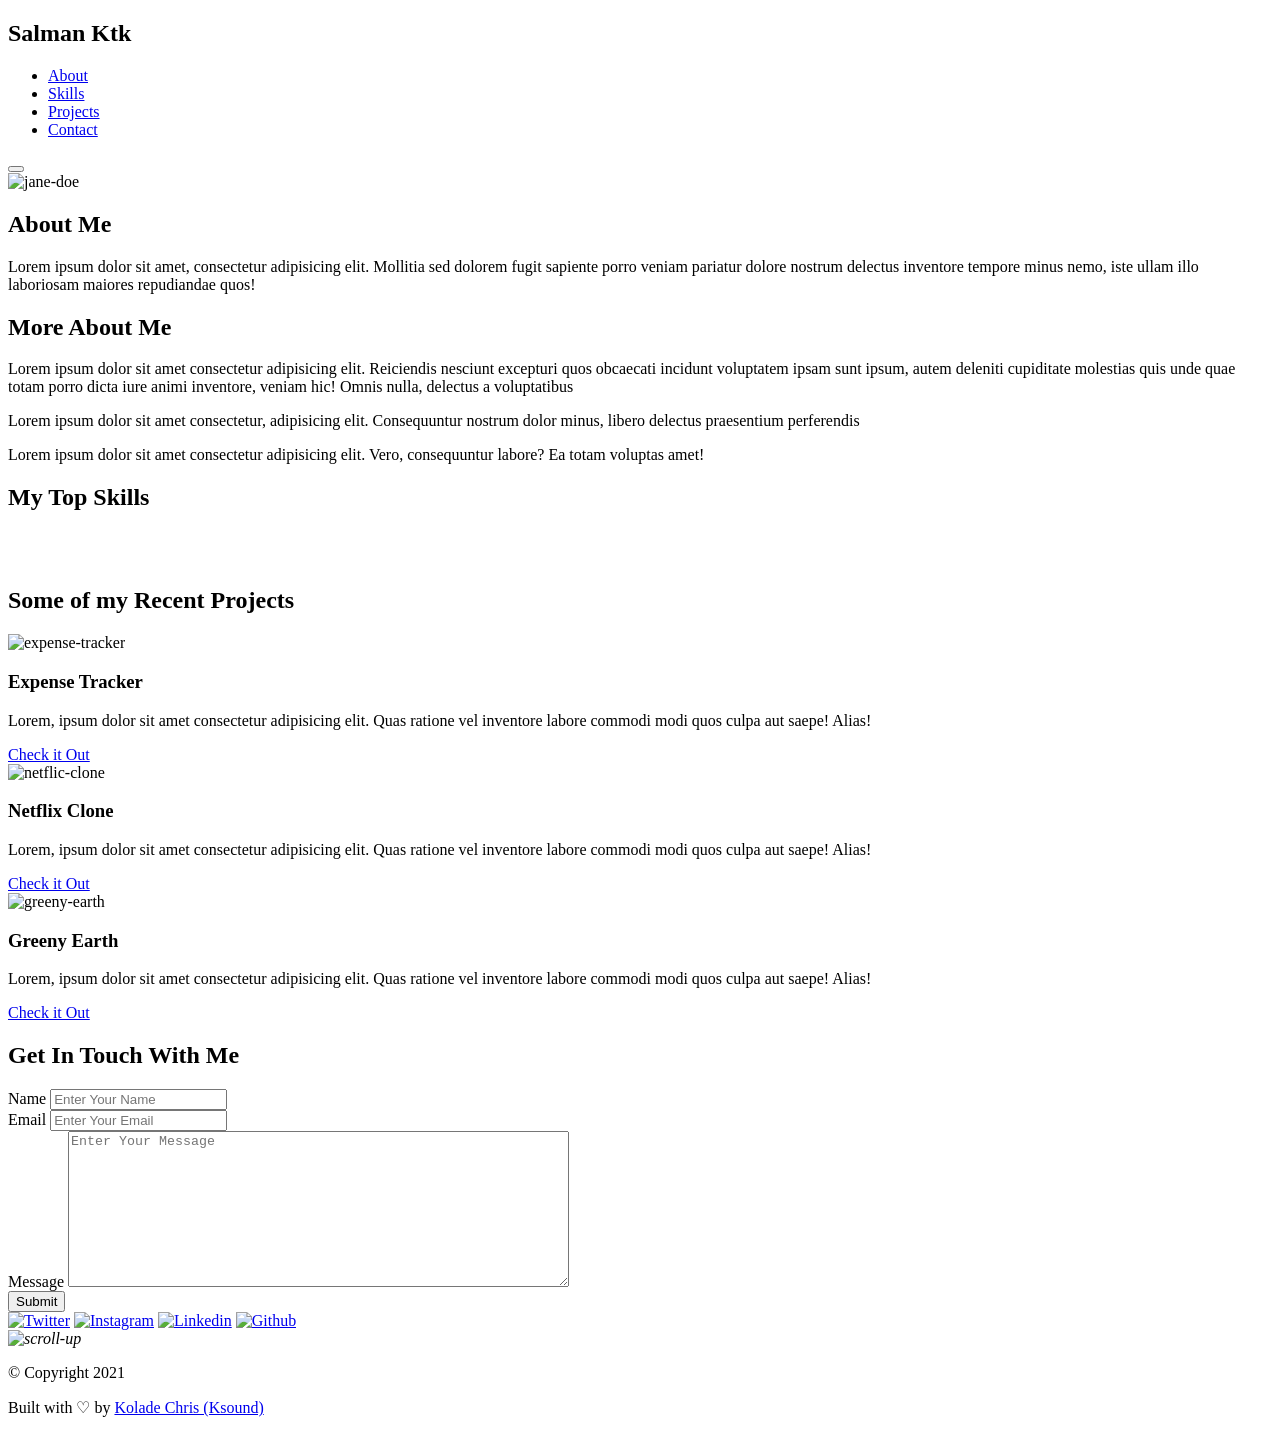
==== index.html @ 5cea191e "Create index.html" ====
<!DOCTYPE html>
<html lang="en">
  <head>
    <meta charset="UTF-8" />
    <meta http-equiv="X-UA-Compatible" content="IE=edge" />
    <meta name="viewport" content="width=device-width, initial-scale=1.0" />

    <!--CSS Styles -->
    <link rel="stylesheet" href="assets/css/styles.css" />

    <!-- Favicons -->
    <link
      rel="apple-touch-icon"
      sizes="180x180"
      href="assets/icons/apple-touch-icon.png"
    />
    <link
      rel="icon"
      type="image/png"
      sizes="32x32"
      href="assets/icons/favicon-32x32.png"
    />

    <!-- Animate CSS CDN -->
    <link
      rel="stylesheet"
      href="https://cdnjs.cloudflare.com/ajax/libs/animate.css/4.1.1/animate.min.css"
    />
    <title>Jane Doe | Web Developer</title>
  </head>

  <body>
    <!-- Navbar -->
  <nav>
        <h1>Salman Ktk</h1>
        <ul class="navigation">
          <li><a href="#about" class="nav-link">About</a></li>
          <li><a href="#skills" class="nav-link">Skills</a></li>
          <li><a href="#projects" class="nav-link">Projects</a></li>
          <li><a href="#contact" class="nav-link">Contact</a></li>
        </ul>
        <button class="burger-menu" id="burger-menu">
          <ion-icon class="bars" name="menu-outline"></ion-icon>
        </button>
       
  </nav>
    <!-- Hero Section -->
    <section class="hero" id="about">
      <img
        src="assets/images/wfh_1.svg"
        alt="jane-doe"
        loading="lazy"
        class="hero-img"
      />
      <div class="bio animate__animated animate__shakeX">
        <h2 class="bio-title">About Me</h2>
        <p class="bio-text">
          Lorem ipsum dolor sit amet, consectetur adipisicing elit. Mollitia sed
          dolorem fugit sapiente porro veniam pariatur dolore nostrum delectus
          inventore tempore minus nemo, iste ullam illo laboriosam maiores
          repudiandae quos!
        </p>
      </div>
    </section>
    <!-- More about -->
    <section class="more-about">
      <h2>More About Me</h2>
      <p>
        Lorem ipsum dolor sit amet consectetur adipisicing elit. Reiciendis
        nesciunt excepturi quos obcaecati incidunt voluptatem ipsam sunt ipsum,
        autem deleniti cupiditate molestias quis unde quae totam porro dicta
        iure animi inventore, veniam hic! Omnis nulla, delectus a voluptatibus
      </p>
      <p>
        Lorem ipsum dolor sit amet consectetur, adipisicing elit. Consequuntur
        nostrum dolor minus, libero delectus praesentium perferendis
      </p>
      <p>
        Lorem ipsum dolor sit amet consectetur adipisicing elit. Vero,
        consequuntur labore? Ea totam voluptas amet!
      </p>
    </section>
    <!-- Skills section -->
    <section class="skills" id="skills">
      <h2 class="skill-header">My Top Skills</h2>

      <div class="skills-wrapper">
        <div class="first-set animate__animated animate__pulse">
          <img
            src="assets/icons/icons8-html-5.svg"
            alt=""
            loading="lazy"
            class="icon icon-card"
          />
          <img
            src="assets/icons/icons8-css3.svg"
            alt=""
            loading="lazy"
            class="icon icon-card"
          />
          <img
            src="assets/icons/icons8-javascript.svg"
            alt=""
            loading="lazy"
            class="icon icon-card"
          />
        </div>

        <div class="second-set animate__animated animate__pulse">
          <img
            src="assets/icons/icons8-bootstrap.svg"
            alt=""
            loading="lazy"
            class="icon icon-card"
          />
          <img
            src="assets/icons/icons8-react-native.svg"
            alt=""
            loading="lazy"
            class="icon icon-card"
          />
          <img
            src="assets/icons/icons8-git.svg"
            alt=""
            loading="lazy"
            class="icon icon-card"
          />
        </div>
      </div>
    </section>
    <!-- Projects section -->
    <section class="projects" id="projects">
      <h2 class="projects-title">Some of my Recent Projects</h2>
      <div class="projects-container">
        <div class="project-container project-card">
          <img
            src="assets/images/expenseTracker.png"
            alt="expense-tracker"
            loading="lazy"
            class="project-pic"
          />
          <h3 class="project-title">Expense Tracker</h3>
          <p class="project-details">
            Lorem, ipsum dolor sit amet consectetur adipisicing elit. Quas
            ratione vel inventore labore commodi modi quos culpa aut saepe!
            Alias!
          </p>
          <a href="#" target="_blank" class="project-link">Check it Out</a>
        </div>
        <div class="project-container project-card">
          <img
            src="assets/images/netflixClone.png"
            alt="netflic-clone"
            loading="lazy"
            class="project-pic"
          />
          <h3 class="project-title">Netflix Clone</h3>
          <p class="project-details">
            Lorem, ipsum dolor sit amet consectetur adipisicing elit. Quas
            ratione vel inventore labore commodi modi quos culpa aut saepe!
            Alias!
          </p>
          <a href="#" target="_blank" class="project-link">Check it Out</a>
        </div>
        <div class="project-container project-card">
          <img
            src="assets/images/greenyEarth.png"
            alt="greeny-earth"
            loading="lazy"
            class="project-pic"
          />
          <h3 class="project-title">Greeny Earth</h3>
          <p class="project-details">
            Lorem, ipsum dolor sit amet consectetur adipisicing elit. Quas
            ratione vel inventore labore commodi modi quos culpa aut saepe!
            Alias!
          </p>
          <a href="#" target="_blank" class="project-link">Check it Out</a>
        </div>
      </div>
    </section>
    <!-- Contact section -->
    <section class="contact" id="contact">
      <h2>Get In Touch With Me</h2>
      <div class="contact-form-container">
        <div class="contact-form">
          <form action="https://formspree.io/f/xzzrbvlb" method="POST">
            <div class="form-control">
              <label for="name">Name</label>
              <input
                type="text"
                id="name"
                name="sender-name"
                placeholder="Enter Your Name"
                class="input-field"
                required
              />
            </div>
            <div class="form-control">
              <label for="email">Email</label>
              <input
                type="email"
                id="email"
                name="sender-email"
                placeholder="Enter Your Email"
                class="input-field"
                required
              />
            </div>
            <div class="form-control">
              <label for="message">Message</label>
              <textarea
                id="message"
                cols="60"
                rows="10"
                placeholder="Enter Your Message"
                name="message"
                class="input-field"
                required
              ></textarea>
            </div>
            <input
              type="submit"
              value="Submit"
              id="submit-btn"
              class="submit-btn"
            />
          </form>
        </div>
      </div>
    </section>

    <!-- Social accounts - Fixed to the right -->
    <div class="socials">
      <a href="#" target="_blank"
        ><img
          src="assets/icons/icons8-twitter-circled.gif"
          alt="Twitter"
          loading="lazy"
          class="socicon"
      /></a>
      <a href="#" target="_blank"
        ><img
          src="assets/icons/icons8-instagram.gif"
          alt="Instagram"
          loading="lazy"
          class="socicon"
      /></a>
      <a href="#" target="_blank"
        ><img
          src="assets/icons/icons8-linkedin-circled.gif"
          alt="Linkedin"
          loading="lazy"
          class="socicon"
      /></a>
      <a href="#" target="_blank"
        ><img src="assets/icons/icons8-github.gif" alt="Github" class="socicon"
      /></a>
      </div>
    <!-- Scroll to top -->
      
    <i class="scroll-up" id="scroll-up"
    ><img
      src="assets/icons/icons8-upward-arrow.gif"
      class="socicon up-arrow"
      alt="scroll-up"
  /></i>

    <!-- Footer section -->
    <footer>
      <p class="copy">&copy; Copyright 2021</p>
      <p class="copy">
        Built with &#x2661; by
        <a href="https://twitter.com/koladechris" target="_blank"
          >Kolade Chris (Ksound)</a
        >
      </p>
</footer>
     <!-- Website scripts -->
     <script src="assets/js/app.js"></script>

     <!-- Ion icons scripts -->
     <script
      type="module"
      src="https://unpkg.com/ionicons@5.5.2/dist/ionicons/ionicons.esm.js"
     ></script>
     <script
      nomodule
      src="https://unpkg.com/ionicons@5.5.2/dist/ionicons/ionicons.js"
    ></script>
  </body>
</html>
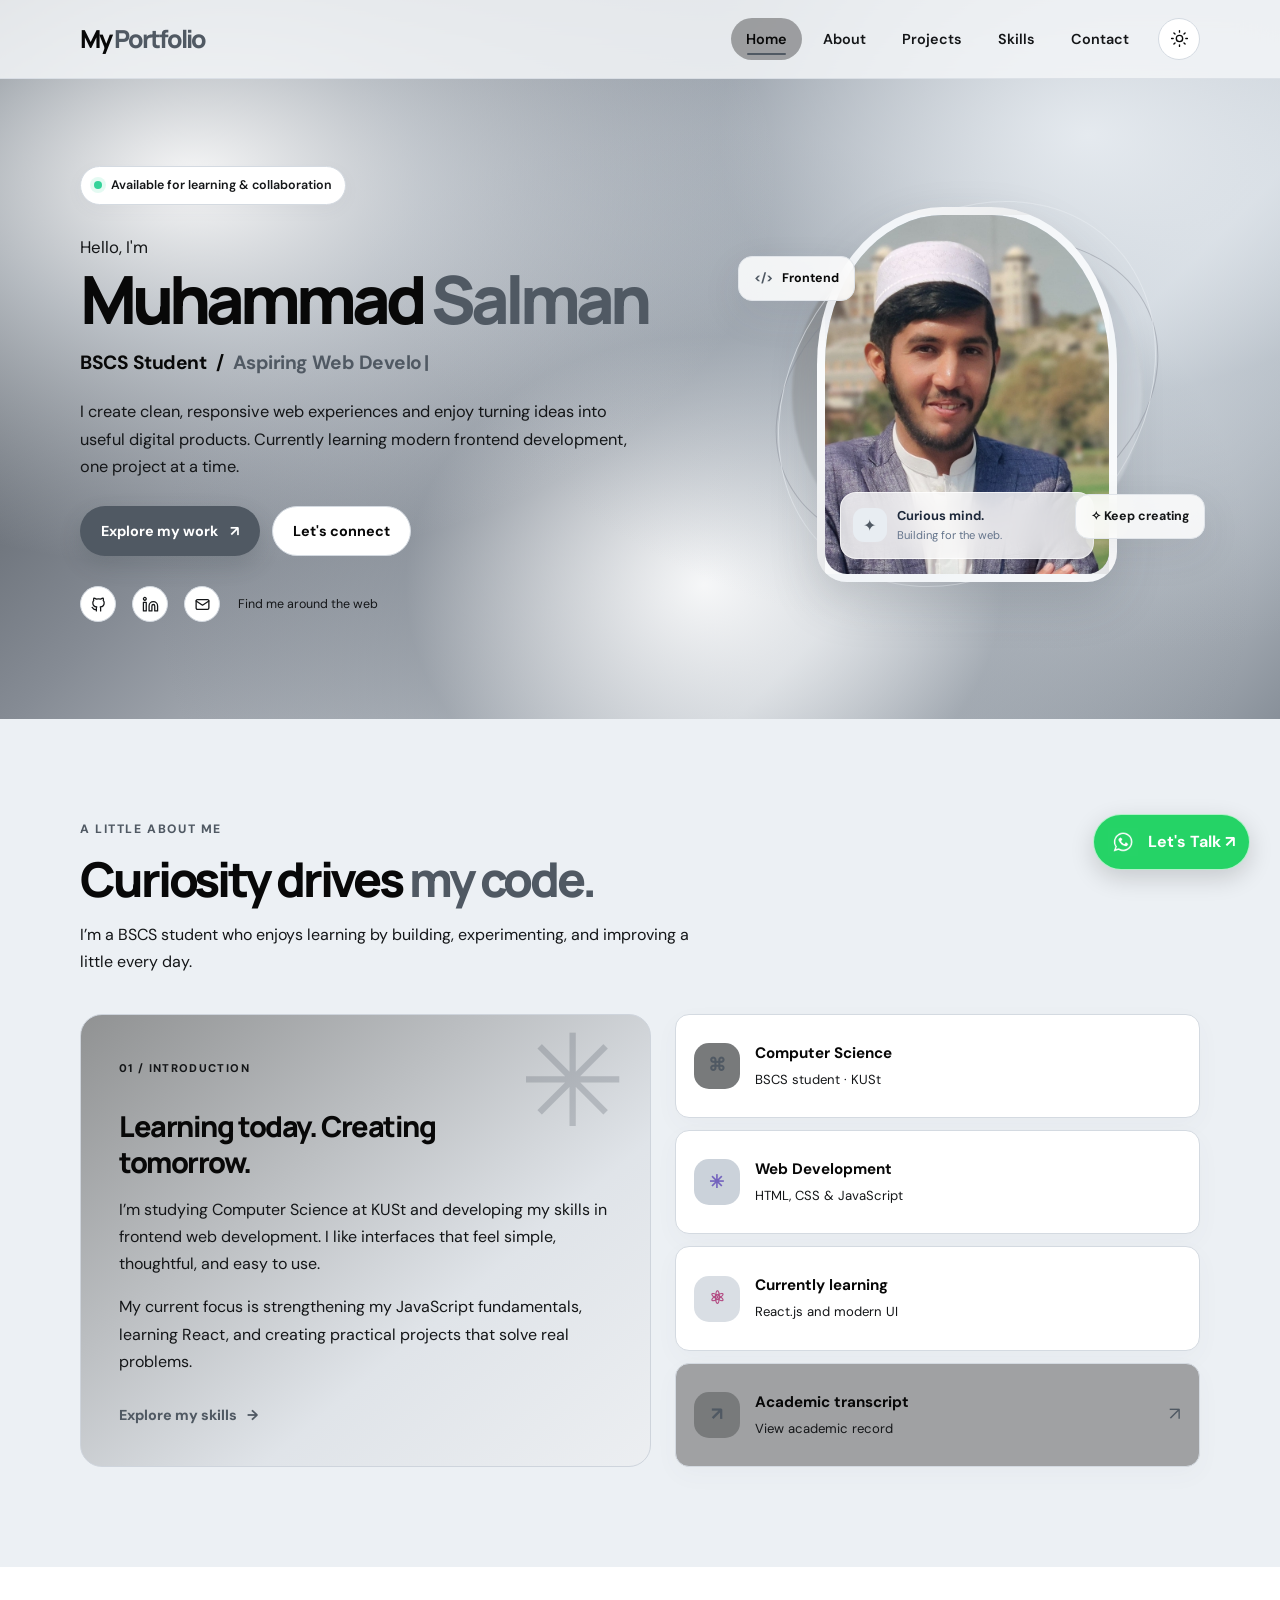
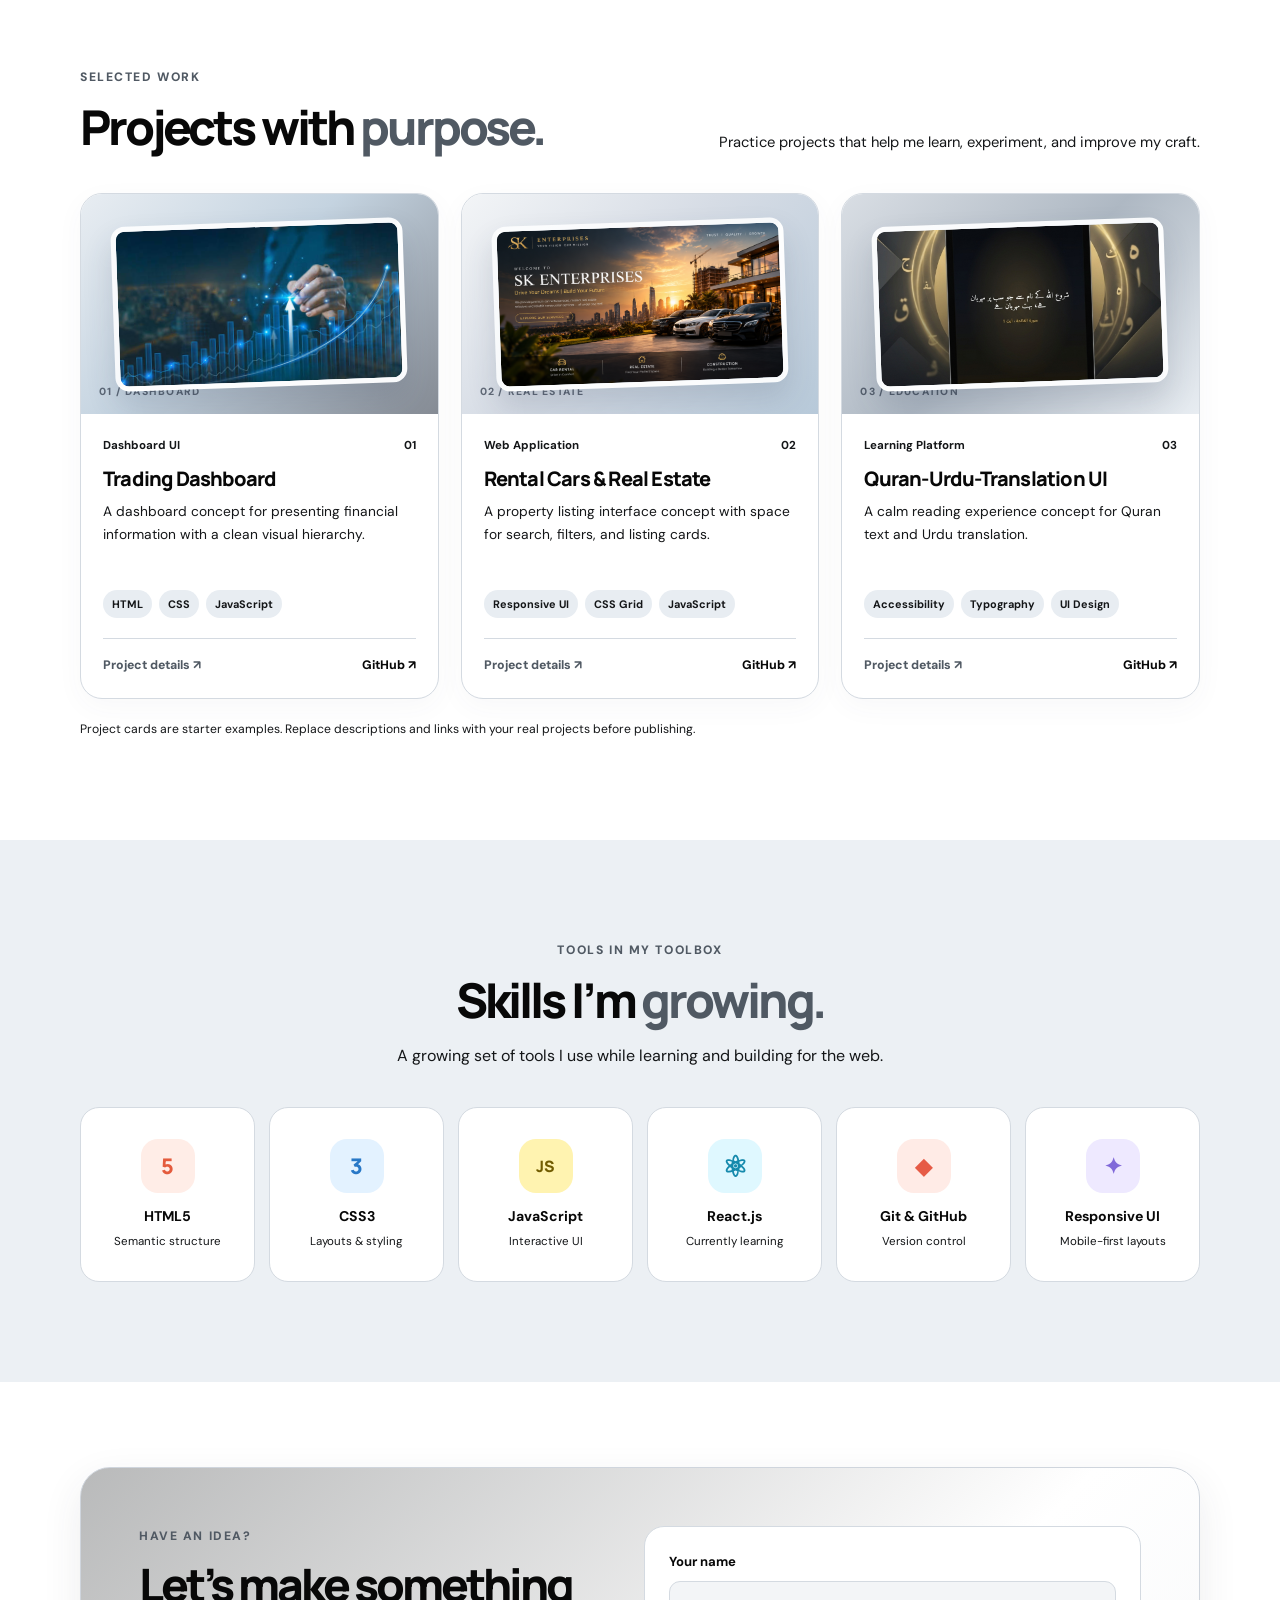
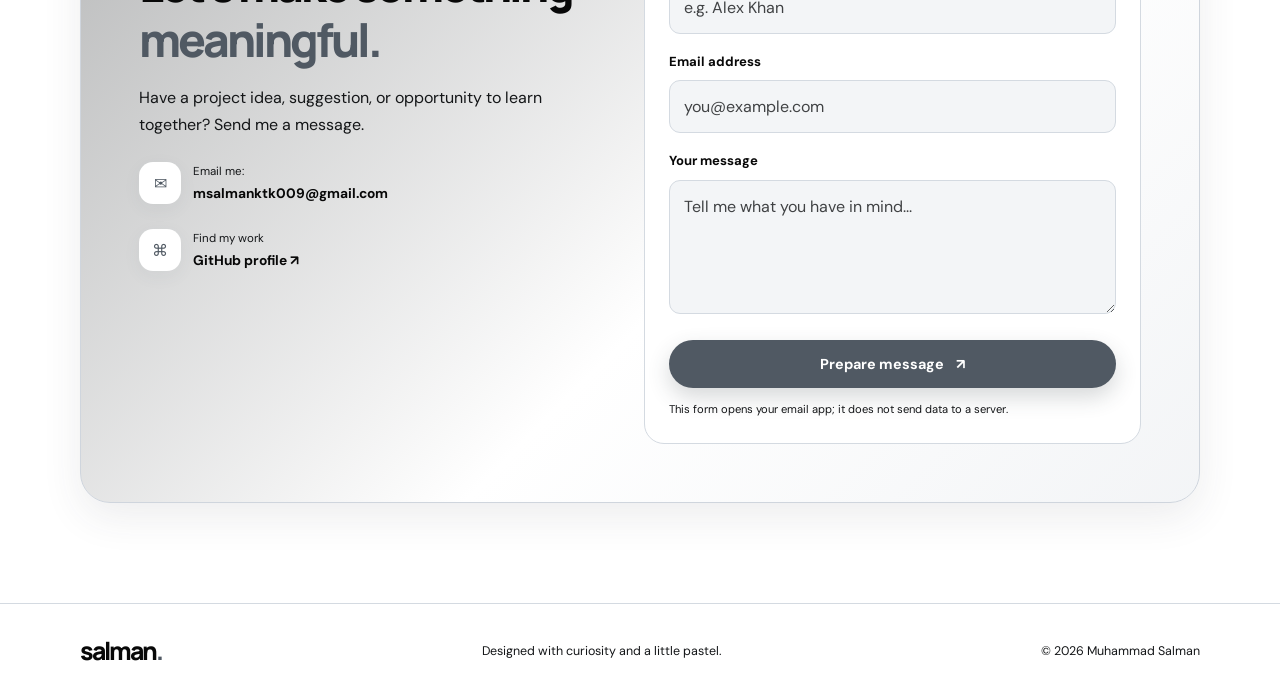
==== commit 9e06f3be: "protfolio Updated version added" ====
--- a/index.html
+++ b/index.html
@@ -1,292 +1,525 @@
-<!DOCTYPE html>
-<html lang="en">
+<!doctype html>
+<html lang="en" data-theme="light">
   <head>
-    <meta charset="UTF-8" />
-    <meta http-equiv="X-UA-Compatible" content="IE=edge" />
-    <meta name="viewport" content="width=device-width, initial-scale=1.0" />
-
-    <!--CSS Styles -->
-    <link rel="stylesheet" href="assets/css/styles.css" />
-
-    <!-- Favicons -->
+    <meta charset="utf-8" />
+    <meta name="viewport" content="width=device-width, initial-scale=1" />
+    <meta name="theme-color" content="#F3F5F7" />
+    <meta
+      name="description"
+      content="Muhammad Salman's portfolio — BSCS student and aspiring web developer."
+    />
+    <title>Muhammad Salman | Web Developer</title>
+    <link rel="preconnect" href="https://fonts.googleapis.com" />
+    <link rel="preconnect" href="https://fonts.gstatic.com" crossorigin />
     <link
-      rel="apple-touch-icon"
-      sizes="180x180"
-      href="assets/icons/apple-touch-icon.png"
+      href="https://fonts.googleapis.com/css2?family=DM+Sans:wght@400;500;600;700&family=Manrope:wght@400;500;600;700;800&display=swap"
+      rel="stylesheet"
     />
-    <link
-      rel="icon"
-      type="image/png"
-      sizes="32x32"
-      href="assets/icons/favicon-32x32.png"
-    />
-
-    <!-- Animate CSS CDN -->
+    <link rel="stylesheet" href="css/style.css" />
+    <link rel="stylesheet" href="css/responsive.css" />
+    <script>
+      try {
+        const savedTheme = localStorage.getItem("salman-portfolio-theme");
+        document.documentElement.dataset.theme = savedTheme || "light";
+      } catch (_) {
+        document.documentElement.dataset.theme = "light";
+      }
+    </script>
     <link
       rel="stylesheet"
-      href="https://cdnjs.cloudflare.com/ajax/libs/animate.css/4.1.1/animate.min.css"
+      href="https://cdnjs.cloudflare.com/ajax/libs/font-awesome/6.7.2/css/all.min.css"
     />
-    <title>Jane Doe | Web Developer</title>
   </head>
-
   <body>
-    <!-- Navbar -->
-  <nav>
-        <h1>Salman Ktk</h1>
-        <ul class="navigation">
-          <li><a href="#about" class="nav-link">About</a></li>
-          <li><a href="#skills" class="nav-link">Skills</a></li>
-          <li><a href="#projects" class="nav-link">Projects</a></li>
-          <li><a href="#contact" class="nav-link">Contact</a></li>
+    <header class="site-header">
+      <nav class="navbar container" aria-label="Main navigation">
+        <a class="brand" href="#home" aria-label="Salman home"
+          >My<span> Portfolio</span></a
+        >
+        <button
+          class="menu-toggle"
+          id="menuToggle"
+          aria-label="Open navigation menu"
+          aria-expanded="false"
+          aria-controls="navLinks"
+        >
+          <span></span><span></span><span></span>
+        </button>
+        <ul class="nav-links" id="navLinks">
+          <li><a class="nav-link active" href="#home">Home</a></li>
+          <li>
+            <a class="nav-link" href="#about">About</a>
+            <!-- <span class="transcript">transcript</span> -->
+          </li>
+          <li><a class="nav-link" href="#projects">Projects</a></li>
+          <li><a class="nav-link skills" href="#skills">Skills</a></li>
+          <li><a class="nav-link" href="#contact">Contact</a></li>
+          <li>
+            <button
+              class="theme-toggle"
+              id="themeToggle"
+              type="button"
+              aria-label="Switch to dark mode"
+              title="Switch theme"
+            >
+              <svg class="sun-icon" viewBox="0 0 24 24" aria-hidden="true">
+                <circle cx="12" cy="12" r="4"></circle>
+                <path
+                  d="M12 2v2m0 16v2M4.93 4.93l1.42 1.42m11.3 11.3 1.42 1.42M2 12h2m16 0h2M4.93 19.07l1.42-1.42m11.3-11.3 1.42-1.42"
+                ></path>
+              </svg>
+              <svg class="moon-icon" viewBox="0 0 24 24" aria-hidden="true">
+                <path
+                  d="M20.2 15.3A8.5 8.5 0 0 1 8.7 3.8 8.6 8.6 0 1 0 20.2 15.3Z"
+                ></path>
+              </svg>
+            </button>
+          </li>
         </ul>
-        <button class="burger-menu" id="burger-menu">
-          <ion-icon class="bars" name="menu-outline"></ion-icon>
-        </button>
-       
-  </nav>
-    <!-- Hero Section -->
-    <section class="hero" id="about">
-      <img
-        src="assets/images/wfh_1.svg"
-        alt="jane-doe"
-        loading="lazy"
-        class="hero-img"
-      />
-      <div class="bio animate__animated animate__shakeX">
-        <h2 class="bio-title">About Me</h2>
-        <p class="bio-text">
-          Lorem ipsum dolor sit amet, consectetur adipisicing elit. Mollitia sed
-          dolorem fugit sapiente porro veniam pariatur dolore nostrum delectus
-          inventore tempore minus nemo, iste ullam illo laboriosam maiores
-          repudiandae quos!
+      </nav>
+    </header>
+
+    <main>
+      <section class="hero section container" id="home">
+        <div class="hero-copy">
+          <div class="eyebrow">
+            <span class="status-dot"></span> Available for learning &
+            collaboration
+          </div>
+          <p class="intro-line">Hello, I'm</p>
+          <h1>Muhammad <span>Salman</span></h1>
+          <h2 class="hero-role">
+            BSCS Student <span class="role-separator">/</span>
+            <span class="typing-text" id="typingText"></span
+            ><span class="typing-cursor">|</span>
+          </h2>
+          <p class="hero-description">
+            I create clean, responsive web experiences and enjoy turning ideas
+            into useful digital products. Currently learning modern frontend
+            development, one project at a time.
+          </p>
+          <div class="hero-actions">
+            <a class="button button-primary" href="#projects"
+              >Explore my work <span aria-hidden="true">↗</span></a
+            >
+            <a class="button button-secondary" href="#contact">Let's connect</a>
+          </div>
+          <div class="social-links" aria-label="Social links">
+            <a
+              href="https://github.com/"
+              target="_blank"
+              rel="noreferrer"
+              aria-label="GitHub"
+            >
+              <svg viewBox="0 0 24 24" aria-hidden="true">
+                <path
+                  d="M9 19c-4.3 1.4-4.3-2.5-6-3m12 5v-3.5c0-1 .1-1.4-.5-2 2.8-.3 5.5-1.4 5.5-6a4.6 4.6 0 0 0-1.3-3.2 4.2 4.2 0 0 0-.1-3.2s-1.1-.3-3.5 1.3a12.3 12.3 0 0 0-6.2 0C6.5 2.8 5.4 3.1 5.4 3.1a4.2 4.2 0 0 0-.1 3.2A4.6 4.6 0 0 0 4 9.5c0 4.6 2.7 5.7 5.5 6-.6.6-.6 1.2-.5 2V21"
+                ></path>
+              </svg>
+            </a>
+            <a
+              href="https://linkedin.com/"
+              target="_blank"
+              rel="noreferrer"
+              aria-label="LinkedIn"
+            >
+              <svg viewBox="0 0 24 24" aria-hidden="true">
+                <path
+                  d="M16 8a6 6 0 0 1 6 6v7h-4v-7a2 2 0 0 0-4 0v7h-4v-7a6 6 0 0 1 6-6ZM2 9h4v12H2z"
+                ></path>
+                <circle cx="4" cy="4" r="2"></circle>
+              </svg>
+            </a>
+            <a href="mailto:your-email@example.com" aria-label="Email">
+              <svg viewBox="0 0 24 24" aria-hidden="true">
+                <rect x="3" y="5" width="18" height="14" rx="2"></rect>
+                <path d="m3 7 9 6 9-6"></path>
+              </svg>
+            </a>
+            <span class="social-note">Find me around the web</span>
+          </div>
+        </div>
+        <div class="hero-visual">
+          <div class="hero-orbit orbit-one"></div>
+          <div class="hero-orbit orbit-two"></div>
+          <div class="portrait-card">
+            <div class="portrait-placeholder" id="portraitPlaceholder">
+              <span>MS</span>
+              <small>Add your photo as <code>assets/profile.jpg</code></small>
+            </div>
+            <img
+              class="profile-photo"
+              src="/me.jpg"
+              alt="Portrait of Muhammad Salman"
+              onerror="this.hidden = true"
+            />
+            <div class="portrait-caption">
+              <span class="caption-icon">✦</span>
+              <div>
+                <strong>Curious mind.</strong
+                ><small>Building for the web.</small>
+              </div>
+            </div>
+          </div>
+          <div class="floating-chip chip-code">
+            <span>&lt;/&gt;</span> Frontend
+          </div>
+          <div class="floating-chip chip-spark">✧ Keep creating</div>
+        </div>
+      </section>
+
+      <section class="section about-section" id="about">
+        <div class="container">
+          <div class="section-heading">
+            <p class="section-kicker">A little about me</p>
+            <h2>Curiosity drives <span>my code.</span></h2>
+            <p>
+              I’m a BSCS student who enjoys learning by building, experimenting,
+              and improving a little every day.
+            </p>
+          </div>
+          <div class="about-grid">
+            <article class="about-story pastel-panel">
+              <span class="panel-mark">01 / INTRODUCTION</span>
+              <h3>Learning today. Creating tomorrow.</h3>
+              <p>
+                I’m studying Computer Science at KUSt and developing my skills
+                in frontend web development. I like interfaces that feel simple,
+                thoughtful, and easy to use.
+              </p>
+              <p>
+                My current focus is strengthening my JavaScript fundamentals,
+                learning React, and creating practical projects that solve real
+                problems.
+              </p>
+              <a class="text-link" href="#skills"
+                >Explore my skills <span>→</span></a
+              >
+            </article>
+            <div class="quick-facts">
+              <article class="fact-card">
+                <span class="fact-icon icon-blue">⌘</span>
+                <div>
+                  <h3>Computer Science</h3>
+                  <p>BSCS student · KUSt</p>
+                </div>
+              </article>
+              <article class="fact-card">
+                <span class="fact-icon icon-lavender">✳</span>
+                <div>
+                  <h3>Web Development</h3>
+                  <p>HTML, CSS & JavaScript</p>
+                </div>
+              </article>
+              <article class="fact-card">
+                <span class="fact-icon icon-pink">⚛</span>
+                <div>
+                  <h3>Currently learning</h3>
+                  <p>React.js and modern UI</p>
+                </div>
+              </article>
+              <a
+                style="background: #a0a1a3"
+                class="fact-card transcript-card"
+                href="transcript.html"
+              >
+                <span class="fact-icon icon-blue">↗</span>
+                <div>
+                  <h3>Academic transcript</h3>
+                  <p>View academic record</p>
+                </div>
+                <span class="fact-arrow">↗</span>
+              </a>
+            </div>
+          </div>
+        </div>
+      </section>
+
+      <section class="section container" id="projects">
+        <div class="section-heading heading-row">
+          <div>
+            <p class="section-kicker">Selected work</p>
+            <h2>Projects with <span>purpose.</span></h2>
+          </div>
+          <p>
+            Practice projects that help me learn, experiment, and improve my
+            craft.
+          </p>
+        </div>
+        <div class="projects-grid">
+          <article class="project-card">
+            <!-- <div class="project-art art-blue">
+              <div class="mock-window">
+                <div class="mock-top"><i></i><i></i><i></i></div>
+                <div class="mock-content">
+                  <div class="mock-sidebar"></div>
+                  <div class="mock-chart">
+                    <span></span><span></span><span></span><span></span
+                    ><span></span><span></span>
+                  </div>
+                </div>
+              </div>
+              <span class="art-label">01 / DASHBOARD</span>
+            </div> -->
+            <div class="project-art art-blue">
+              <div class="project-image-wrap">
+                <img
+                  src="tra.jpg"
+                  alt="Trading Dashboard project preview"
+                  class="project-image"
+                />
+              </div>
+              <span class="art-label">01 / DASHBOARD</span>
+            </div>
+            <div class="project-info">
+              <div class="project-meta">
+                <span>Dashboard UI</span><span>01</span>
+              </div>
+              <h3>Trading Dashboard</h3>
+              <p>
+                A dashboard concept for presenting financial information with a
+                clean visual hierarchy.
+              </p>
+              <div class="tag-list">
+                <span>HTML</span><span>CSS</span><span>JavaScript</span>
+              </div>
+              <div class="project-links">
+                <a href="#contact">Project details <span>↗</span></a
+                ><a
+                  href="https://msalmanktk.github.io/sprofitzone/"
+                  target="_blank"
+                  rel="noreferrer"
+                  aria-label="Trading dashboard GitHub"
+                  >GitHub ↗</a
+                >
+              </div>
+            </div>
+          </article>
+          <article class="project-card">
+            <!-- <div class="project-art art-lavender">
+              <div class="property-mock">
+                <div class="property-photo"></div>
+                <div class="property-lines">
+                  <b></b><i></i><i></i><span></span>
+                </div>
+                <div class="property-mini"></div>
+              </div>
+              <span class="art-label">02 / REAL ESTATE</span>
+            </div> -->
+            <div class="project-art art-lavender">
+              <div class="project-image-wrap">
+                <img
+                  src="sk enerprises.png"
+                  alt="Property Explorer project preview"
+                  class="project-image"
+                />
+              </div>
+              <span class="art-label">02 / REAL ESTATE</span>
+            </div>
+            <div class="project-info">
+              <div class="project-meta">
+                <span>Web Application</span><span>02</span>
+              </div>
+              <h3>Rental Cars & Real Estate</h3>
+              <p>
+                A property listing interface concept with space for search,
+                filters, and listing cards.
+              </p>
+              <div class="tag-list">
+                <span>Responsive UI</span><span>CSS Grid</span
+                ><span>JavaScript</span>
+              </div>
+              <div class="project-links">
+                <a href="#contact">Project details <span>↗</span></a
+                ><a
+                  href="https://msalmanktk.github.io/SK-Enterprises/"
+                  target="_blank"
+                  rel="noreferrer"
+                  aria-label="Property explorer GitHub"
+                  >GitHub ↗</a
+                >
+              </div>
+            </div>
+          </article>
+          <article class="project-card">
+            <div class="project-art art-pink">
+              <div class="project-image-wrap">
+                <img
+                  src="quran-urdu.jpg"
+                  alt="Quran with Urdu translation project preview"
+                  class="project-image"
+                />
+              </div>
+              <span class="art-label">03 / EDUCATION</span>
+            </div>
+            <div class="project-info">
+              <div class="project-meta">
+                <span>Learning Platform</span><span>03</span>
+              </div>
+              <h3>Quran-Urdu-Translation UI</h3>
+              <p>
+                A calm reading experience concept for Quran text and Urdu
+                translation.
+              </p>
+              <div class="tag-list">
+                <span>Accessibility</span><span>Typography</span
+                ><span>UI Design</span>
+              </div>
+              <div class="project-links">
+                <a href="#contact">Project details <span>↗</span></a
+                ><a
+                  href="https://msalmanktk.github.io/QuranUrduTarjuma/"
+                  target="_blank"
+                  rel="noreferrer"
+                  aria-label="Quran translation GitHub"
+                  >GitHub ↗</a
+                >
+              </div>
+            </div>
+          </article>
+        </div>
+        <p class="section-footnote">
+          Project cards are starter examples. Replace descriptions and links
+          with your real projects before publishing.
         </p>
-      </div>
-    </section>
-    <!-- More about -->
-    <section class="more-about">
-      <h2>More About Me</h2>
-      <p>
-        Lorem ipsum dolor sit amet consectetur adipisicing elit. Reiciendis
-        nesciunt excepturi quos obcaecati incidunt voluptatem ipsam sunt ipsum,
-        autem deleniti cupiditate molestias quis unde quae totam porro dicta
-        iure animi inventore, veniam hic! Omnis nulla, delectus a voluptatibus
-      </p>
-      <p>
-        Lorem ipsum dolor sit amet consectetur, adipisicing elit. Consequuntur
-        nostrum dolor minus, libero delectus praesentium perferendis
-      </p>
-      <p>
-        Lorem ipsum dolor sit amet consectetur adipisicing elit. Vero,
-        consequuntur labore? Ea totam voluptas amet!
-      </p>
-    </section>
-    <!-- Skills section -->
-    <section class="skills" id="skills">
-      <h2 class="skill-header">My Top Skills</h2>
-
-      <div class="skills-wrapper">
-        <div class="first-set animate__animated animate__pulse">
-          <img
-            src="assets/icons/icons8-html-5.svg"
-            alt=""
-            loading="lazy"
-            class="icon icon-card"
-          />
-          <img
-            src="assets/icons/icons8-css3.svg"
-            alt=""
-            loading="lazy"
-            class="icon icon-card"
-          />
-          <img
-            src="assets/icons/icons8-javascript.svg"
-            alt=""
-            loading="lazy"
-            class="icon icon-card"
-          />
-        </div>
-
-        <div class="second-set animate__animated animate__pulse">
-          <img
-            src="assets/icons/icons8-bootstrap.svg"
-            alt=""
-            loading="lazy"
-            class="icon icon-card"
-          />
-          <img
-            src="assets/icons/icons8-react-native.svg"
-            alt=""
-            loading="lazy"
-            class="icon icon-card"
-          />
-          <img
-            src="assets/icons/icons8-git.svg"
-            alt=""
-            loading="lazy"
-            class="icon icon-card"
-          />
-        </div>
-      </div>
-    </section>
-    <!-- Projects section -->
-    <section class="projects" id="projects">
-      <h2 class="projects-title">Some of my Recent Projects</h2>
-      <div class="projects-container">
-        <div class="project-container project-card">
-          <img
-            src="assets/images/expenseTracker.png"
-            alt="expense-tracker"
-            loading="lazy"
-            class="project-pic"
-          />
-          <h3 class="project-title">Expense Tracker</h3>
-          <p class="project-details">
-            Lorem, ipsum dolor sit amet consectetur adipisicing elit. Quas
-            ratione vel inventore labore commodi modi quos culpa aut saepe!
-            Alias!
-          </p>
-          <a href="#" target="_blank" class="project-link">Check it Out</a>
-        </div>
-        <div class="project-container project-card">
-          <img
-            src="assets/images/netflixClone.png"
-            alt="netflic-clone"
-            loading="lazy"
-            class="project-pic"
-          />
-          <h3 class="project-title">Netflix Clone</h3>
-          <p class="project-details">
-            Lorem, ipsum dolor sit amet consectetur adipisicing elit. Quas
-            ratione vel inventore labore commodi modi quos culpa aut saepe!
-            Alias!
-          </p>
-          <a href="#" target="_blank" class="project-link">Check it Out</a>
-        </div>
-        <div class="project-container project-card">
-          <img
-            src="assets/images/greenyEarth.png"
-            alt="greeny-earth"
-            loading="lazy"
-            class="project-pic"
-          />
-          <h3 class="project-title">Greeny Earth</h3>
-          <p class="project-details">
-            Lorem, ipsum dolor sit amet consectetur adipisicing elit. Quas
-            ratione vel inventore labore commodi modi quos culpa aut saepe!
-            Alias!
-          </p>
-          <a href="#" target="_blank" class="project-link">Check it Out</a>
-        </div>
-      </div>
-    </section>
-    <!-- Contact section -->
-    <section class="contact" id="contact">
-      <h2>Get In Touch With Me</h2>
-      <div class="contact-form-container">
-        <div class="contact-form">
-          <form action="https://formspree.io/f/xzzrbvlb" method="POST">
-            <div class="form-control">
-              <label for="name">Name</label>
-              <input
-                type="text"
+      </section>
+
+      <section class="section skills-section" id="skills">
+        <div class="container">
+          <div class="section-heading centered-heading">
+            <p class="section-kicker">Tools in my toolbox</p>
+            <h2>Skills I’m <span>growing.</span></h2>
+            <p>
+              A growing set of tools I use while learning and building for the
+              web.
+            </p>
+          </div>
+          <div class="skills-grid">
+            <article class="skill-card">
+              <span class="skill-logo logo-html">5</span>
+              <h3>HTML5</h3>
+              <p>Semantic structure</p>
+            </article>
+            <article class="skill-card">
+              <span class="skill-logo logo-css">3</span>
+              <h3>CSS3</h3>
+              <p>Layouts & styling</p>
+            </article>
+            <article class="skill-card">
+              <span class="skill-logo logo-js">JS</span>
+              <h3>JavaScript</h3>
+              <p>Interactive UI</p>
+            </article>
+            <article class="skill-card">
+              <span class="skill-logo logo-react">⚛</span>
+              <h3>React.js</h3>
+              <p>Currently learning</p>
+            </article>
+            <article class="skill-card">
+              <span class="skill-logo logo-git">◆</span>
+              <h3>Git & GitHub</h3>
+              <p>Version control</p>
+            </article>
+            <article class="skill-card">
+              <span class="skill-logo logo-ui">✦</span>
+              <h3>Responsive UI</h3>
+              <p>Mobile-first layouts</p>
+            </article>
+          </div>
+        </div>
+      </section>
+
+      <section class="section contact-section" id="contact">
+        <div class="container">
+          <div class="contact-panel">
+            <div class="contact-copy">
+              <p class="section-kicker">Have an idea?</p>
+              <h2>Let’s make something <span>meaningful.</span></h2>
+              <p>
+                Have a project idea, suggestion, or opportunity to learn
+                together? Send me a message.
+              </p>
+              <div class="contact-detail">
+                <span class="contact-detail-icon">✉</span>
+                <div>
+                  <small>Email me: </small>
+                  <a href="mailto:msalmanktk009@gmail.com"
+                    >msalmanktk009@gmail.com</a
+                  >
+                </div>
+              </div>
+              <div class="contact-detail">
+                <span class="contact-detail-icon">⌘</span>
+                <div>
+                  <small>Find my work</small
+                  ><a
+                    href="https://github.com//msalmanktk"
+                    target="_blank"
+                    rel="noreferrer"
+                    >GitHub profile ↗</a
+                  >
+                </div>
+              </div>
+            </div>
+            <form class="contact-form" id="contactForm">
+              <label for="name">Your name</label
+              ><input
                 id="name"
-                name="sender-name"
-                placeholder="Enter Your Name"
-                class="input-field"
+                name="name"
+                autocomplete="name"
+                placeholder="e.g. Alex Khan"
                 required
               />
-            </div>
-            <div class="form-control">
-              <label for="email">Email</label>
-              <input
+              <label for="email">Email address</label
+              ><input
+                id="email"
+                name="email"
                 type="email"
-                id="email"
-                name="sender-email"
-                placeholder="Enter Your Email"
-                class="input-field"
+                autocomplete="email"
+                placeholder="you@example.com"
                 required
               />
-            </div>
-            <div class="form-control">
-              <label for="message">Message</label>
-              <textarea
+              <label for="message">Your message</label
+              ><textarea
                 id="message"
-                cols="60"
-                rows="10"
-                placeholder="Enter Your Message"
                 name="message"
-                class="input-field"
+                rows="4"
+                placeholder="Tell me what you have in mind..."
                 required
               ></textarea>
-            </div>
-            <input
-              type="submit"
-              value="Submit"
-              id="submit-btn"
-              class="submit-btn"
-            />
-          </form>
-        </div>
+              <button class="button button-primary form-submit" type="submit">
+                Prepare message <span>↗</span>
+              </button>
+              <p class="form-status" id="formStatus" role="status">
+                This form opens your email app; it does not send data to a
+                server.
+              </p>
+            </form>
+          </div>
+        </div>
+      </section>
+    </main>
+
+    <footer class="site-footer">
+      <div class="container footer-inner">
+        <a class="brand" href="#home">salman<span>.</span></a>
+        <p>Designed with curiosity and a little pastel.</p>
+        <p>© <span id="year"></span> Muhammad Salman</p>
       </div>
-    </section>
-
-    <!-- Social accounts - Fixed to the right -->
-    <div class="socials">
-      <a href="#" target="_blank"
-        ><img
-          src="assets/icons/icons8-twitter-circled.gif"
-          alt="Twitter"
-          loading="lazy"
-          class="socicon"
-      /></a>
-      <a href="#" target="_blank"
-        ><img
-          src="assets/icons/icons8-instagram.gif"
-          alt="Instagram"
-          loading="lazy"
-          class="socicon"
-      /></a>
-      <a href="#" target="_blank"
-        ><img
-          src="assets/icons/icons8-linkedin-circled.gif"
-          alt="Linkedin"
-          loading="lazy"
-          class="socicon"
-      /></a>
-      <a href="#" target="_blank"
-        ><img src="assets/icons/icons8-github.gif" alt="Github" class="socicon"
-      /></a>
-      </div>
-    <!-- Scroll to top -->
-      
-    <i class="scroll-up" id="scroll-up"
-    ><img
-      src="assets/icons/icons8-upward-arrow.gif"
-      class="socicon up-arrow"
-      alt="scroll-up"
-  /></i>
-
-    <!-- Footer section -->
-    <footer>
-      <p class="copy">&copy; Copyright 2021</p>
-      <p class="copy">
-        Built with &#x2661; by
-        <a href="https://twitter.com/koladechris" target="_blank"
-          >Kolade Chris (Ksound)</a
-        >
-      </p>
-</footer>
-     <!-- Website scripts -->
-     <script src="assets/js/app.js"></script>
-
-     <!-- Ion icons scripts -->
-     <script
-      type="module"
-      src="https://unpkg.com/ionicons@5.5.2/dist/ionicons/ionicons.esm.js"
-     ></script>
-     <script
-      nomodule
-      src="https://unpkg.com/ionicons@5.5.2/dist/ionicons/ionicons.js"
-    ></script>
+    </footer>
+
+    <!-- Floating WhatsApp Button -->
+    <a
+      href="https://wa.me/923159957806"
+      class="whatsapp-float"
+      target="_blank"
+      rel="noopener noreferrer"
+      aria-label="Let's talk on WhatsApp"
+    >
+      <img src="whatsapp.logo.png" alt="" class="whatsapp-logo" />
+      <span>Let's Talk ↗</span>
+    </a>
+
+    <script src="js/script.js"></script>
   </body>
-</html>+</html>
--- a/css/style.css
+++ b/css/style.css
@@ -0,0 +1,1327 @@
+/* Centralized design tokens: Grey Clouds + Bright Edges theme */
+:root {
+  color-scheme: light;
+  --font-body: "DM Sans", sans-serif;
+  --font-heading: "Manrope", sans-serif;
+  --cloud-dark: #343a40;
+  --cloud-silver: #858b94;
+  --cloud-bright: #e8edf2;
+  --sky-blue: #b7c9d9;
+  --bg: #f3f5f7;
+  --surface: #ffffff;
+  --surface-soft: #e8edf2;
+  --text: #080808;
+  --text-soft: #141618;
+  --border: #d4dae1;
+  --blue: #858b94;
+  --blue-deep: #505963;
+  --blue-pale: #787a7b;
+  --lavender: #cbd2da;
+  --pink: #d9dee4;
+  --mint: #c8d4de;
+  --shadow: 0 14px 40px rgba(52, 58, 64, 0.09);
+  --shadow-hover: 0 20px 48px rgba(52, 58, 64, 0.17);
+  --header-bg: rgba(243, 245, 247, 0.86);
+  --radius: 22px;
+  --radius-small: 14px;
+  --container: 1120px;
+}
+:root[data-theme="dark"] {
+  color-scheme: dark;
+  --bg: #202327;
+  --surface: #2b3036;
+  --surface-soft: #343a40;
+  --text: #f3f5f7;
+  /* --text-soft: #b7c0ca; */
+  --text-soft: #d2d5d9;
+  --border: #454d56;
+  --blue: #b7c9d9;
+  --blue-deep: #e8edf2;
+  --blue-pale: #454d56;
+  --lavender: #505963;
+  --pink: #555b63;
+  --mint: #3e4b55;
+  --shadow: 0 14px 40px rgba(0, 0, 0, 0.22);
+  --shadow-hover: 0 20px 48px rgba(0, 0, 0, 0.34);
+  --header-bg: rgba(32, 35, 39, 0.88);
+}
+* {
+  box-sizing: border-box;
+}
+html {
+  scroll-behavior: smooth;
+  scroll-padding-top: 92px;
+}
+body {
+  margin: 0;
+  /* background: var(--bg); */
+  color: var(--text);
+  font-family: var(--font-body);
+  line-height: 1.7;
+  transition:
+    background 0.3s ease,
+    color 0.3s ease;
+}
+
+body {
+  background:
+    radial-gradient(
+      ellipse at 15% 20%,
+      rgba(255, 255, 255, 0.95) 0%,
+      rgba(232, 237, 242, 0.65) 15%,
+      transparent 38%
+    ),
+    radial-gradient(
+      ellipse at 85% 15%,
+      rgba(232, 237, 242, 0.9) 0%,
+      rgba(174, 184, 194, 0.45) 24%,
+      transparent 48%
+    ),
+    radial-gradient(
+      ellipse at 55% 65%,
+      rgba(255, 255, 255, 0.8) 0%,
+      rgba(104, 113, 124, 0.35) 30%,
+      transparent 55%
+    ),
+    linear-gradient(135deg, #343a40, #858b94, #e8edf2, #68717c);
+
+  background-attachment: fixed;
+  background-size: cover;
+}
+
+body,
+button,
+input,
+textarea {
+  font-family: var(--font-body);
+}
+a {
+  color: inherit;
+  text-decoration: none;
+}
+button,
+input,
+textarea {
+  font: inherit;
+}
+button,
+a {
+  -webkit-tap-highlight-color: transparent;
+}
+img {
+  max-width: 100%;
+  display: block;
+}
+::selection {
+  background: var(--lavender);
+  color: var(--text);
+}
+.container {
+  width: min(var(--container), calc(100% - 48px));
+  margin-inline: auto;
+}
+.section {
+  padding-block: 100px;
+}
+.site-header {
+  position: sticky;
+  top: 0;
+  z-index: 100;
+  background: var(--header-bg);
+  border-bottom: 1px solid color-mix(in srgb, var(--border) 76%, transparent);
+  backdrop-filter: blur(18px);
+  -webkit-backdrop-filter: blur(18px);
+}
+.navbar {
+  min-height: 78px;
+  display: flex;
+  align-items: center;
+  justify-content: space-between;
+  gap: 28px;
+}
+.brand {
+  font-family: var(--font-heading);
+  font-size: 1.55rem;
+  font-weight: 800;
+  letter-spacing: -0.08em;
+}
+.brand span {
+  color: var(--blue-deep);
+}
+.nav-links {
+  display: flex;
+  align-items: center;
+  gap: 6px;
+  list-style: none;
+  padding: 0;
+  margin: 0;
+}
+.nav-link {
+  position: relative;
+  display: inline-flex;
+  align-items: center;
+  min-height: 42px;
+  padding: 9px 15px;
+  border-radius: 999px;
+  color: var(--text-soft);
+  font-size: 0.9rem;
+  font-weight: 600;
+  transition:
+    color 0.25s ease,
+    background 0.25s ease,
+    transform 0.25s ease;
+}
+.nav-link::after {
+  content: "";
+  position: absolute;
+  height: 2px;
+  left: 16px;
+  right: 16px;
+  bottom: 5px;
+  border-radius: 2px;
+  background: var(--blue-deep);
+  transform: scaleX(0);
+  transform-origin: center;
+  transition: transform 0.25s ease;
+}
+.nav-link:hover,
+.nav-link.active {
+  color: var(--text);
+  background: color-mix(in srgb, var(--blue-pale) 68%, transparent);
+}
+.nav-link:hover {
+  transform: translateY(-2px);
+}
+.nav-link:hover::after,
+.nav-link.active::after {
+  transform: scaleX(1);
+}
+.theme-toggle {
+  display: grid;
+  place-items: center;
+  width: 42px;
+  height: 42px;
+  margin-left: 8px;
+  border: 1px solid var(--border);
+  border-radius: 50%;
+  color: var(--text);
+  background: var(--surface);
+  cursor: pointer;
+  transition:
+    transform 0.25s ease,
+    background 0.25s ease,
+    border-color 0.25s ease;
+}
+.theme-toggle:hover {
+  transform: rotate(-8deg) translateY(-2px);
+  border-color: var(--blue);
+  background: var(--blue-pale);
+}
+.theme-toggle svg {
+  width: 19px;
+  height: 19px;
+  fill: none;
+  stroke: currentColor;
+  stroke-width: 1.7;
+  stroke-linecap: round;
+  stroke-linejoin: round;
+}
+.moon-icon {
+  display: none;
+}
+:root[data-theme="dark"] .sun-icon {
+  display: none;
+}
+:root[data-theme="dark"] .moon-icon {
+  display: block;
+}
+.menu-toggle {
+  display: none;
+}
+.hero {
+  min-height: 640px;
+  display: grid;
+  grid-template-columns: 1.12fr 0.88fr;
+  align-items: center;
+  gap: 60px;
+  padding-top: 84px;
+  padding-bottom: 94px;
+}
+.eyebrow {
+  display: inline-flex;
+  align-items: center;
+  gap: 9px;
+  padding: 8px 13px;
+  border: 1px solid var(--border);
+  border-radius: 999px;
+  background: var(--surface);
+  color: var(--text-soft);
+  font-size: 0.78rem;
+  font-weight: 600;
+  box-shadow: 0 5px 18px rgba(71, 85, 105, 0.04);
+}
+.status-dot {
+  width: 8px;
+  height: 8px;
+  border-radius: 50%;
+  background: #34d399;
+  box-shadow: 0 0 0 4px rgba(52, 211, 153, 0.13);
+}
+.intro-line {
+  margin: 28px 0 0;
+  color: var(--text-soft);
+  font-size: 1.05rem;
+}
+.hero h1 {
+  margin: 2px 0 12px;
+  font: 800 clamp(2.7rem, 5.2vw, 4.5rem)/1.08 var(--font-heading);
+  letter-spacing: -0.075em;
+}
+.hero h1 span,
+.section-heading h2 span,
+.contact-copy h2 span {
+  color: var(--blue-deep);
+}
+.hero-role {
+  margin: 0;
+  font-size: clamp(1rem, 1.8vw, 1.2rem);
+  font-weight: 700;
+  letter-spacing: -0.025em;
+}
+.role-separator {
+  /* color: var(--cloud-silver);   */
+  padding-inline: 5px;
+}
+.hero-description {
+  max-width: 560px;
+  margin: 18px 0 25px;
+  color: var(--text-soft);
+  font-size: 1.02rem;
+}
+.hero-actions {
+  display: flex;
+  flex-wrap: wrap;
+  gap: 12px;
+}
+.button {
+  display: inline-flex;
+  align-items: center;
+  justify-content: center;
+  gap: 12px;
+  min-height: 48px;
+  padding: 12px 20px;
+  border: 1px solid transparent;
+  border-radius: 999px;
+  font-size: 0.9rem;
+  font-weight: 700;
+  cursor: pointer;
+  transition:
+    transform 0.25s ease,
+    box-shadow 0.25s ease,
+    background 0.25s ease,
+    border-color 0.25s ease;
+}
+.button:hover {
+  transform: translateY(-3px);
+}
+.button-primary {
+  color: #fff;
+  background: #505963;
+  box-shadow: 0 9px 22px rgba(52, 58, 64, 0.2);
+}
+.button-primary:hover {
+  background: #343a40;
+  box-shadow: 0 13px 28px rgba(52, 58, 64, 0.28);
+}
+.button-secondary {
+  color: var(--text);
+  background: var(--surface);
+  border-color: var(--border);
+}
+.button-secondary:hover {
+  border-color: var(--blue);
+  background: var(--blue-pale);
+}
+.social-links {
+  display: flex;
+  align-items: center;
+  gap: 16px;
+  margin-top: 30px;
+}
+.social-links a {
+  display: grid;
+  place-items: center;
+  width: 36px;
+  height: 36px;
+  border: 1px solid var(--border);
+  border-radius: 50%;
+  color: var(--text-soft);
+  background: var(--surface);
+  transition:
+    color 0.25s,
+    border-color 0.25s,
+    transform 0.25s,
+    background 0.25s;
+}
+.social-links a:hover {
+  color: var(--blue-deep);
+  border-color: var(--blue);
+  background: var(--blue-pale);
+  transform: translateY(-3px);
+}
+.social-links svg {
+  width: 17px;
+  height: 17px;
+  fill: none;
+  stroke: currentColor;
+  stroke-width: 1.8;
+  stroke-linecap: round;
+  stroke-linejoin: round;
+}
+.social-note {
+  margin-left: 2px;
+  color: var(--text-soft);
+  font-size: 0.78rem;
+}
+.hero-visual {
+  position: relative;
+  min-height: 420px;
+  display: grid;
+  place-items: center;
+  isolation: isolate;
+}
+.hero-visual::before {
+  content: "";
+  position: absolute;
+  width: 350px;
+  height: 350px;
+  border-radius: 50%;
+  background: linear-gradient(
+    135deg,
+    var(--blue-pale),
+    var(--lavender) 60%,
+    var(--pink)
+  );
+  filter: blur(1px);
+  z-index: -2;
+  opacity: 0.82;
+}
+.hero-orbit {
+  position: absolute;
+  border: 1px solid color-mix(in srgb, var(--blue) 45%, transparent);
+  border-radius: 50%;
+  transform: rotate(-25deg);
+  z-index: -1;
+}
+.orbit-one {
+  width: 400px;
+  height: 290px;
+}
+.orbit-two {
+  width: 340px;
+  height: 420px;
+  transform: rotate(42deg);
+  border-color: color-mix(in srgb, var(--cloud-bright) 65%, transparent);
+}
+.portrait-card {
+  position: relative;
+  width: min(300px, 78%);
+  aspect-ratio: 4 / 5;
+  border: 8px solid color-mix(in srgb, var(--surface) 80%, transparent);
+  border-radius: 42% 42% 30px 30px;
+  overflow: hidden;
+  background: linear-gradient(150deg, #b7c9d9, #e8edf2 65%, #858b94);
+  box-shadow: var(--shadow-hover);
+  /* transform: rotate(2deg); */
+  /* padding-left: 10px; */
+}
+.profile-photo {
+  position: absolute;
+  inset: 0;
+  width: 100%;
+  height: 100%;
+  object-fit: cover;
+  object-position: center;
+}
+.portrait-placeholder {
+  position: absolute;
+  inset: 0;
+  display: flex;
+  flex-direction: column;
+  align-items: center;
+  justify-content: center;
+  gap: 8px;
+  color: #343a40;
+}
+.portrait-placeholder span {
+  font: 800 5rem/1 var(--font-heading);
+  letter-spacing: -0.1em;
+}
+.portrait-placeholder small {
+  max-width: 190px;
+  text-align: center;
+  font-size: 0.7rem;
+}
+.portrait-placeholder code {
+  font-size: 0.68rem;
+}
+.floating-chip {
+  position: absolute;
+  display: flex;
+  align-items: center;
+  gap: 9px;
+  padding: 11px 15px;
+  border: 1px solid color-mix(in srgb, var(--border) 70%, white);
+  border-radius: 14px;
+  background: color-mix(in srgb, var(--surface) 86%, transparent);
+  box-shadow: var(--shadow);
+  backdrop-filter: blur(12px);
+  font-size: 0.78rem;
+  font-weight: 700;
+}
+.chip-code {
+  top: 72px;
+  left: 1%;
+}
+.chip-code span {
+  color: var(--blue-deep);
+  font-weight: 800;
+}
+.chip-spark {
+  right: -1%;
+  bottom: 65px;
+  color: var(--text-soft);
+}
+.portrait-caption {
+  position: absolute;
+  bottom: 15px;
+  left: 15px;
+  right: 15px;
+  display: flex;
+  align-items: center;
+  gap: 10px;
+  padding: 12px;
+  border: 1px solid rgba(255, 255, 255, 0.65);
+  border-radius: 16px;
+  background: rgba(255, 255, 255, 0.78);
+  color: #1e293b;
+  backdrop-filter: blur(14px);
+}
+.caption-icon {
+  display: grid;
+  place-items: center;
+  width: 34px;
+  height: 34px;
+  border-radius: 11px;
+  background: #e8edf2;
+  color: #505963;
+}
+.portrait-caption strong,
+.portrait-caption small {
+  display: block;
+}
+.portrait-caption strong {
+  font-size: 0.8rem;
+}
+.portrait-caption small {
+  color: #64748b;
+  font-size: 0.7rem;
+}
+.about-section,
+.skills-section {
+  background: color-mix(in srgb, var(--surface-soft) 65%, var(--bg));
+}
+.section-heading {
+  max-width: 690px;
+  margin-bottom: 38px;
+}
+.section-kicker {
+  margin: 0 0 10px;
+  color: var(--blue-deep);
+  font-size: 0.76rem;
+  font-weight: 800;
+  letter-spacing: 0.13em;
+  text-transform: uppercase;
+}
+.section-heading h2,
+.contact-copy h2 {
+  margin: 0;
+  font: 800 clamp(2rem, 4vw, 3rem)/1.2 var(--font-heading);
+  letter-spacing: -0.065em;
+}
+.section-heading > p:last-child {
+  max-width: 610px;
+  margin: 14px 0 0;
+  color: var(--text-soft);
+}
+.about-grid {
+  display: grid;
+  grid-template-columns: 1fr 0.92fr;
+  gap: 24px;
+  align-items: stretch;
+}
+.pastel-panel {
+  position: relative;
+  overflow: hidden;
+  padding: 38px;
+  border: 1px solid color-mix(in srgb, var(--lavender) 70%, var(--border));
+  border-radius: var(--radius);
+  background: linear-gradient(
+    140deg,
+    color-mix(in srgb, var(--blue-pale) 82%, var(--surface)),
+    color-mix(in srgb, var(--lavender) 60%, var(--surface)) 65%,
+    color-mix(in srgb, var(--pink) 50%, var(--surface))
+  );
+}
+.pastel-panel::after {
+  content: "✳";
+  position: absolute;
+  right: 24px;
+  top: 4px;
+  color: color-mix(in srgb, var(--blue-deep) 25%, transparent);
+  font-size: 8rem;
+  line-height: 1;
+}
+.panel-mark {
+  color: var(--text-soft);
+  font-size: 0.7rem;
+  font-weight: 800;
+  letter-spacing: 0.12em;
+}
+.pastel-panel h3 {
+  position: relative;
+  z-index: 1;
+  max-width: 400px;
+  margin: 28px 0 14px;
+  font: 800 1.8rem/1.25 var(--font-heading);
+  letter-spacing: -0.05em;
+}
+.pastel-panel p {
+  position: relative;
+  z-index: 1;
+  color: var(--text-soft);
+}
+.text-link {
+  display: inline-flex;
+  align-items: center;
+  gap: 10px;
+  margin-top: 12px;
+  color: var(--blue-deep);
+  font-weight: 800;
+  font-size: 0.9rem;
+}
+.text-link span {
+  transition: transform 0.2s;
+}
+.text-link:hover span {
+  transform: translateX(4px);
+}
+.quick-facts {
+  display: grid;
+  gap: 12px;
+}
+.fact-card {
+  display: flex;
+  align-items: center;
+  gap: 15px;
+  padding: 18px;
+  border: 1px solid var(--border);
+  border-radius: var(--radius-small);
+  background: var(--surface);
+  box-shadow: 0 8px 24px rgba(71, 85, 105, 0.035);
+  transition:
+    transform 0.25s,
+    border-color 0.25s,
+    box-shadow 0.25s;
+}
+.fact-card:hover {
+  transform: translateY(-3px);
+  border-color: var(--blue);
+  box-shadow: var(--shadow);
+}
+.fact-icon {
+  display: grid;
+  flex: 0 0 46px;
+  place-items: center;
+  width: 46px;
+  height: 46px;
+  border-radius: 15px;
+  font-size: 1.15rem;
+  font-weight: 800;
+}
+.icon-blue {
+  background: var(--blue-pale);
+  color: var(--blue-deep);
+}
+.icon-lavender {
+  background: var(--lavender);
+  color: #7463be;
+}
+.icon-pink {
+  background: var(--pink);
+  color: #b34c83;
+}
+.fact-card h3 {
+  margin: 0 0 2px;
+  font-size: 0.95rem;
+}
+.fact-card p {
+  margin: 0;
+  color: var(--text-soft);
+  font-size: 0.82rem;
+}
+.transcript-card {
+  position: relative;
+}
+.fact-arrow {
+  margin-left: auto;
+  color: var(--blue-deep);
+  font-size: 1.15rem;
+}
+.heading-row {
+  display: flex;
+  align-items: end;
+  justify-content: space-between;
+  gap: 30px;
+  max-width: none;
+}
+.heading-row > p {
+  max-width: 340px;
+  margin-bottom: 4px;
+  color: var(--text-soft);
+  font-size: 0.92rem;
+}
+.projects-grid {
+  display: grid;
+  grid-template-columns: repeat(3, minmax(0, 1fr));
+  gap: 22px;
+}
+.project-card {
+  overflow: hidden;
+  border: 1px solid var(--border);
+  border-radius: var(--radius);
+  background: var(--surface);
+  box-shadow: 0 8px 28px rgba(71, 85, 105, 0.04);
+  transition:
+    transform 0.3s ease,
+    border-color 0.3s ease,
+    box-shadow 0.3s ease;
+}
+.project-card:hover {
+  transform: translateY(-7px);
+  border-color: color-mix(in srgb, var(--blue) 65%, var(--border));
+  box-shadow: var(--shadow-hover);
+}
+.project-art {
+  position: relative;
+  min-height: 220px;
+  display: grid;
+  place-items: center;
+  overflow: hidden;
+}
+.art-blue {
+  background: linear-gradient(135deg, #e8edf2, #b7c9d9 55%, #858b94);
+}
+.art-lavender {
+  background: linear-gradient(135deg, #f3f5f7, #cbd2da 55%, #b7c9d9);
+}
+.art-pink {
+  background: linear-gradient(135deg, #d9dee4, #858b94 60%, #e8edf2);
+}
+.art-label {
+  position: absolute;
+  left: 18px;
+  bottom: 14px;
+  color: rgba(30, 41, 59, 0.65);
+  font-size: 0.65rem;
+  font-weight: 800;
+  letter-spacing: 0.12em;
+}
+/* .mock-window {
+  width: 75%;
+  height: 135px;
+  overflow: hidden;
+  border: 5px solid rgba(255, 255, 255, 0.75);
+  border-radius: 12px;
+  background: #f8fafc;
+  box-shadow: 0 16px 30px rgba(51, 65, 85, 0.17);
+  transform: rotate(-3deg);
+}
+.mock-top {
+  height: 17px;
+  display: flex;
+  align-items: center;
+  gap: 4px;
+  padding-inline: 8px;
+  background: #e8edf2;
+}
+.mock-top i {
+  width: 5px;
+  height: 5px;
+  border-radius: 50%;
+  background: #858b94;
+}
+.mock-content {
+  display: flex;
+  height: calc(100% - 17px);
+  gap: 8px;
+  padding: 10px;
+}
+.mock-sidebar {
+  width: 22%;
+  border-radius: 5px;
+  background: #e8edf2;
+}
+.mock-chart {
+  flex: 1;
+  display: flex;
+  align-items: end;
+  gap: 5px;
+  padding: 8px;
+  border: 1px solid #e2e8f0;
+  border-radius: 5px;
+  background: white;
+}
+.mock-chart span {
+  flex: 1;
+  border-radius: 3px 3px 0 0;
+  background: #858b94;
+}
+.mock-chart span:nth-child(1) {
+  height: 35%;
+}
+.mock-chart span:nth-child(2) {
+  height: 62%;
+}
+.mock-chart span:nth-child(3) {
+  height: 48%;
+}
+.mock-chart span:nth-child(4) {
+  height: 80%;
+}
+.mock-chart span:nth-child(5) {
+  height: 58%;
+}
+.mock-chart span:nth-child(6) {
+  height: 92%;
+}
+.property-mock {
+  width: 70%;
+  height: 145px;
+  display: grid;
+  grid-template-columns: 1.1fr 0.9fr;
+  gap: 9px;
+  padding: 10px;
+  border: 5px solid rgba(255, 255, 255, 0.75);
+  border-radius: 12px;
+  background: #fff;
+  box-shadow: 0 16px 30px rgba(51, 65, 85, 0.14);
+  transform: rotate(3deg);
+}
+.property-photo {
+  grid-row: span 2;
+  border-radius: 7px;
+  background: linear-gradient(145deg, #858b94, #b7c9d9 50%, #e8edf2);
+}
+.property-lines {
+  display: flex;
+  flex-direction: column;
+  gap: 7px;
+  padding-top: 4px;
+}
+.property-lines b,
+.property-lines i {
+  height: 6px;
+  border-radius: 6px;
+  background: #d4dae1;
+}
+.property-lines b {
+  width: 85%;
+  background: #858b94;
+}
+.property-lines i:nth-child(2) {
+  width: 65%;
+}
+.property-lines i:nth-child(3) {
+  width: 75%;
+}
+.property-lines span {
+  width: 48%;
+  height: 12px;
+  border-radius: 5px;
+  background: #858b94;
+}
+.property-mini {
+  border-radius: 6px;
+  background: #f1f5f9;
+}
+.quran-mock {
+  width: 74%;
+  min-height: 140px;
+  display: flex;
+  flex-direction: column;
+  align-items: center;
+  justify-content: center;
+  gap: 7px;
+  border: 1px solid rgba(255, 255, 255, 0.9);
+  border-radius: 15px;
+  background: rgba(255, 255, 255, 0.6);
+  box-shadow: 0 15px 35px rgba(52, 58, 64, 0.12);
+  color: #343a40;
+  transform: rotate(-2deg);
+}
+.quran-star {
+  font-size: 1.3rem;
+}
+.quran-mock small {
+  font-size: 0.53rem;
+  letter-spacing: 0.17em;
+}
+.quran-mock strong {
+  font-size: 1.7rem;
+}
+.quran-mock i {
+  font-size: 0.7rem;
+  font-style: normal;
+} */
+.quran-rule {
+  width: 35%;
+  height: 2px;
+  background: #858b94;
+}
+.project-info {
+  padding: 22px;
+}
+.project-meta {
+  display: flex;
+  justify-content: space-between;
+  gap: 10px;
+  color: var(--text-soft);
+  font-size: 0.72rem;
+  font-weight: 700;
+}
+.project-info h3 {
+  margin: 9px 0 8px;
+  font: 800 1.25rem var(--font-heading);
+  letter-spacing: -0.04em;
+}
+.project-info p {
+  min-height: 72px;
+  margin: 0;
+  color: var(--text-soft);
+  font-size: 0.86rem;
+}
+.tag-list {
+  display: flex;
+  flex-wrap: wrap;
+  gap: 7px;
+  margin-top: 18px;
+}
+.tag-list span {
+  padding: 5px 9px;
+  border-radius: 999px;
+  background: var(--surface-soft);
+  color: var(--text-soft);
+  font-size: 0.68rem;
+  font-weight: 700;
+}
+.project-links {
+  display: flex;
+  align-items: center;
+  justify-content: space-between;
+  gap: 10px;
+  margin-top: 20px;
+  padding-top: 16px;
+  border-top: 1px solid var(--border);
+  font-size: 0.77rem;
+  font-weight: 800;
+}
+.project-links a:first-child {
+  color: var(--blue-deep);
+}
+.project-links a span {
+  display: inline-block;
+  transition: transform 0.2s;
+}
+.project-links a:hover span {
+  transform: translate(2px, -2px);
+}
+.section-footnote {
+  margin: 20px 0 0;
+  color: var(--text-soft);
+  font-size: 0.76rem;
+}
+.centered-heading {
+  margin-inline: auto;
+  text-align: center;
+}
+.centered-heading > p:last-child {
+  margin-inline: auto;
+}
+.skills-grid {
+  display: grid;
+  grid-template-columns: repeat(6, minmax(0, 1fr));
+  gap: 14px;
+}
+.skill-card {
+  display: flex;
+  flex-direction: column;
+  align-items: center;
+  justify-content: center;
+  min-height: 175px;
+  padding: 20px 12px;
+  border: 1px solid var(--border);
+  border-radius: 19px;
+  background: var(--surface);
+  text-align: center;
+  transition:
+    transform 0.25s,
+    border-color 0.25s,
+    box-shadow 0.25s;
+}
+.skill-card:hover {
+  transform: translateY(-5px);
+  border-color: var(--blue);
+  box-shadow: var(--shadow);
+}
+.skill-logo {
+  display: grid;
+  place-items: center;
+  width: 54px;
+  height: 54px;
+  margin-bottom: 12px;
+  border-radius: 17px;
+  font: 800 1.35rem var(--font-heading);
+}
+.logo-html {
+  color: #e45b3d;
+  background: #ffede7;
+}
+.logo-css {
+  color: #2878c7;
+  background: #e3f2ff;
+}
+.logo-js {
+  color: #725c00;
+  background: #fff3b0;
+  font-size: 0.98rem;
+}
+.logo-react {
+  color: #168aad;
+  background: #dff8ff;
+  font-size: 1.8rem;
+}
+.logo-git {
+  color: #e65b46;
+  background: #ffebe6;
+}
+.logo-ui {
+  color: #8069d9;
+  background: #eee9ff;
+}
+.skill-card h3 {
+  margin: 0;
+  font-size: 0.88rem;
+}
+.skill-card p {
+  margin: 3px 0 0;
+  color: var(--text-soft);
+  font-size: 0.72rem;
+}
+.contact-section {
+  padding-top: 85px;
+}
+.contact-panel {
+  display: grid;
+  grid-template-columns: 0.95fr 1.05fr;
+  gap: 55px;
+  padding: clamp(28px, 5vw, 58px);
+  border: 1px solid color-mix(in srgb, var(--lavender) 60%, var(--border));
+  border-radius: 30px;
+  background: linear-gradient(
+    135deg,
+    color-mix(in srgb, var(--blue-pale) 52%, var(--surface)),
+    var(--surface) 58%,
+    color-mix(in srgb, var(--pink) 32%, var(--surface))
+  );
+  box-shadow: var(--shadow);
+}
+.contact-copy h2 {
+  font-size: clamp(2rem, 3.6vw, 2.9rem);
+}
+.contact-copy > p:not(.section-kicker) {
+  color: var(--text-soft);
+}
+.contact-detail {
+  display: flex;
+  align-items: center;
+  gap: 12px;
+  margin-top: 24px;
+}
+.contact-detail-icon {
+  display: grid;
+  place-items: center;
+  width: 42px;
+  height: 42px;
+  border-radius: 14px;
+  background: var(--surface);
+  color: var(--blue-deep);
+  box-shadow: 0 5px 18px rgba(71, 85, 105, 0.06);
+}
+.contact-detail small,
+.contact-detail a {
+  display: block;
+}
+.contact-detail small {
+  color: var(--text-soft);
+  font-size: 0.72rem;
+}
+.contact-detail a {
+  font-size: 0.86rem;
+  font-weight: 700;
+  overflow-wrap: anywhere;
+}
+.contact-form {
+  padding: 24px;
+  border: 1px solid var(--border);
+  border-radius: 20px;
+  background: var(--surface);
+}
+.contact-form label {
+  display: block;
+  margin: 0 0 7px;
+  font-size: 0.82rem;
+  font-weight: 700;
+}
+.contact-form input,
+.contact-form textarea {
+  width: 100%;
+  margin-bottom: 17px;
+  padding: 12px 14px;
+  border: 1px solid var(--border);
+  border-radius: 11px;
+  outline: none;
+  background: var(--bg);
+  color: var(--text);
+  transition:
+    border-color 0.2s,
+    box-shadow 0.2s;
+}
+.contact-form input::placeholder,
+.contact-form textarea::placeholder {
+  color: var(--text-soft);
+  opacity: 0.8;
+}
+.contact-form input:focus,
+.contact-form textarea:focus {
+  border-color: var(--blue);
+  box-shadow: 0 0 0 4px color-mix(in srgb, var(--blue-pale) 70%, transparent);
+}
+.contact-form textarea {
+  resize: vertical;
+  min-height: 120px;
+}
+.form-submit {
+  width: 100%;
+  border: 0;
+}
+.form-status {
+  margin: 12px 0 0;
+  color: var(--text-soft);
+  font-size: 0.7rem;
+}
+.site-footer {
+  padding-block: 26px;
+  border-top: 1px solid var(--border);
+  background: var(--surface);
+}
+.footer-inner {
+  display: flex;
+  align-items: center;
+  justify-content: space-between;
+  gap: 18px;
+}
+.footer-inner p {
+  margin: 0;
+  color: var(--text-soft);
+  font-size: 0.78rem;
+}
+:focus-visible {
+  outline: 3px solid var(--blue-deep);
+  outline-offset: 3px;
+}
+/* tpewriter animation */
+.typing-text {
+  color: var(--blue-deep);
+  font-weight: 700;
+}
+
+.typing-cursor {
+  display: inline-block;
+  margin-left: 2px;
+  color: var(--blue-deep);
+  animation: blink 0.7s steps(1) infinite;
+}
+
+@keyframes blink {
+  50% {
+    opacity: 0;
+  }
+}
+/* .transcript {
+  display: none;
+} */
+
+/* Floating WhatsApp Button */
+.whatsapp-float {
+  position: fixed;
+  right: 30px;
+  bottom: 30px;
+  z-index: 9999;
+
+  display: inline-flex;
+  align-items: center;
+  justify-content: center;
+  gap: 10px;
+
+  padding: 10px 14px;
+  min-height: 56px;
+
+  background: #25d366;
+  color: #ffffff;
+  border: 1px solid rgba(255, 255, 255, 0.65);
+  border-radius: 30px;
+
+  font-size: 16px;
+  font-weight: 700;
+  text-decoration: none;
+  white-space: nowrap;
+
+  box-shadow: 0 8px 24px rgba(0, 0, 0, 0.16);
+
+  transition:
+    transform 0.3s ease,
+    box-shadow 0.3s ease,
+    background 0.3s ease;
+}
+
+.whatsapp-logo {
+  display: block;
+  width: 30px;
+  height: 30px;
+
+  object-fit: contain;
+}
+
+.whatsapp-float:hover {
+  background: #1ebe5d;
+  color: #ffffff;
+  transform: translateY(-4px);
+  box-shadow: 0 12px 28px rgba(37, 211, 102, 0.3);
+}
+
+/* Mobile Responsive */
+@media (max-width: 768px) {
+  .whatsapp-float {
+    right: 18px;
+    bottom: 18px;
+    padding: 8px 13px;
+    min-height: 50px;
+    gap: 8px;
+    font-size: 14px;
+    border-radius: 12px;
+  }
+
+  .whatsapp-logo {
+    width: 22px;
+    height: 22px;
+  }
+}
+/* image in projects  */
+
+/* Quran Project Image */
+
+/* Project Image Containers */
+.project-image-wrap {
+  position: relative;
+  z-index: 1;
+  width: 82%;
+  height: 165px;
+  overflow: hidden;
+  border: 5px solid rgba(255, 255, 255, 0.8);
+  border-radius: 14px;
+  background: var(--surface);
+  box-shadow: 0 16px 30px rgba(51, 65, 85, 0.16);
+  transform: rotate(-2deg);
+  transition:
+    transform 0.4s ease,
+    box-shadow 0.4s ease;
+}
+
+.project-card:hover .project-image-wrap {
+  transform: rotate(0deg) translateY(-3px);
+  box-shadow: 0 20px 36px rgba(51, 65, 85, 0.2);
+}
+
+.project-image {
+  display: block;
+  width: 100%;
+  height: 100%;
+  object-fit: cover;
+  object-position: center;
+  border-radius: 8px;
+  transition: transform 0.5s ease;
+}
+
+.project-card:hover .project-image {
+  transform: scale(1.05);
+}
+
+/* Project Image Area */
+.project-art {
+  min-height: 220px;
+}
+
+@media (max-width: 768px) {
+  .project-image-wrap {
+    width: 85%;
+    height: 155px;
+  }
+}
+
+/* Attractive Project Image Backgrounds */
+.project-art {
+  background-size: cover;
+  background-position: center;
+  background-repeat: no-repeat;
+}
+
+/* Trading Dashboard */
+.art-blue {
+  background: linear-gradient(135deg, #e8edf2 0%, #c4d3e0 45%, #858b94 100%);
+}
+
+/* Property Explorer */
+.art-lavender {
+  background: linear-gradient(135deg, #f3f5f7 0%, #d6dce5 45%, #b7c9d9 100%);
+}
+
+/* Quran Translation */
+.art-pink {
+  background: linear-gradient(135deg, #d9dee4 0%, #aeb8c3 50%, #e8edf2 100%);
+}
+
+/* Image appearance */
+.project-image-wrap {
+  background: linear-gradient(135deg, #f8fafc, #d9e2ec);
+}
+
+.project-image {
+  background: transparent;
+}
+
+/* Hide broken image icon when an image fails */
+.project-image:not([src]),
+.project-image[src=""] {
+  visibility: hidden;
+}
--- a/css/responsive.css
+++ b/css/responsive.css
@@ -0,0 +1,280 @@
+/* Responsive styles are kept separate for easier maintenance. */
+@media (max-width: 1000px) {
+  .hero {
+    gap: 28px;
+  }
+  .hero-visual::before {
+    width: 300px;
+    height: 300px;
+  }
+  .orbit-one {
+    width: 350px;
+    height: 260px;
+  }
+  .orbit-two {
+    width: 300px;
+    height: 370px;
+  }
+  .projects-grid {
+    gap: 16px;
+  }
+  .project-info {
+    padding: 18px;
+  }
+  .skills-grid {
+    grid-template-columns: repeat(3, minmax(0, 1fr));
+  }
+  .contact-panel {
+    gap: 30px;
+  }
+}
+@media (max-width: 760px) {
+  .container {
+    width: min(var(--container), calc(100% - 36px));
+  }
+  .section {
+    padding-block: 72px;
+  }
+  .navbar {
+    min-height: 70px;
+  }
+  .menu-toggle {
+    display: flex;
+    flex-direction: column;
+    justify-content: center;
+    gap: 5px;
+    width: 42px;
+    height: 42px;
+    padding: 10px;
+    border: 1px solid var(--border);
+    border-radius: 13px;
+    background: var(--surface);
+    cursor: pointer;
+  }
+  .menu-toggle span {
+    display: block;
+    width: 100%;
+    height: 2px;
+    border-radius: 2px;
+    background: var(--text);
+    transition:
+      transform 0.2s,
+      opacity 0.2s;
+  }
+  .menu-toggle[aria-expanded="true"] span:first-child {
+    transform: translateY(7px) rotate(45deg);
+  }
+  .menu-toggle[aria-expanded="true"] span:nth-child(2) {
+    opacity: 0;
+  }
+  .menu-toggle[aria-expanded="true"] span:last-child {
+    transform: translateY(-7px) rotate(-45deg);
+  }
+  .nav-links {
+    position: absolute;
+    top: calc(100% + 8px);
+    left: 18px;
+    right: 18px;
+    display: none;
+    align-items: stretch;
+    flex-direction: column;
+    gap: 5px;
+    padding: 12px;
+    border: 1px solid var(--border);
+    border-radius: 20px;
+    background: var(--surface);
+    box-shadow: var(--shadow);
+  }
+  .nav-links.is-open {
+    display: flex;
+  }
+  .nav-links li {
+    width: 100%;
+  }
+  .nav-link {
+    display: flex;
+    width: 100%;
+    padding: 11px 14px;
+  }
+  .nav-link::after {
+    left: 14px;
+    right: auto;
+    width: 25px;
+    bottom: 4px;
+  }
+  .theme-toggle {
+    margin: 4px 0 0;
+  }
+  .hero {
+    grid-template-columns: 1fr;
+    gap: 24px;
+    padding-top: 62px;
+    padding-bottom: 70px;
+  }
+  .hero-copy {
+    order: 1;
+  }
+  .hero-visual {
+    order: 0;
+    min-height: 330px;
+  }
+  .hero-visual::before {
+    width: 255px;
+    height: 255px;
+  }
+  .portrait-card {
+    width: 220px;
+  }
+  .orbit-one {
+    width: 300px;
+    height: 220px;
+  }
+  .orbit-two {
+    width: 250px;
+    height: 315px;
+  }
+  .chip-code {
+    top: 40px;
+    left: 4%;
+  }
+  .chip-spark {
+    right: 1%;
+    bottom: 42px;
+  }
+  .hero h1 {
+    font-size: clamp(2.65rem, 11vw, 4rem);
+  }
+  .about-grid,
+  .contact-panel {
+    grid-template-columns: 1fr;
+  }
+  .pastel-panel {
+    padding: 30px;
+  }
+  .heading-row {
+    align-items: start;
+    flex-direction: column;
+    gap: 10px;
+  }
+  .projects-grid {
+    grid-template-columns: repeat(2, minmax(0, 1fr));
+  }
+  .project-art {
+    min-height: 190px;
+  }
+  .project-info p {
+    min-height: auto;
+  }
+  .contact-panel {
+    padding: 28px;
+  }
+  .footer-inner {
+    flex-wrap: wrap;
+  }
+}
+@media (max-width: 520px) {
+  .container {
+    width: calc(100% - 30px);
+  }
+  .section {
+    padding-block: 60px;
+  }
+  .hero {
+    padding-top: 42px;
+  }
+  .hero-visual {
+    min-height: 300px;
+  }
+  .portrait-card {
+    width: 210px;
+    border-width: 6px;
+  }
+  .hero-visual::before {
+    width: 225px;
+    height: 225px;
+  }
+  .orbit-one {
+    width: 260px;
+    height: 190px;
+  }
+  .orbit-two {
+    width: 220px;
+    height: 285px;
+  }
+  .floating-chip {
+    padding: 9px 11px;
+    font-size: 0.7rem;
+  }
+  .chip-code {
+    left: 0;
+    top: 38px;
+  }
+  .chip-spark {
+    right: 0;
+    bottom: 28px;
+  }
+  .eyebrow {
+    font-size: 0.68rem;
+  }
+  .hero h1 {
+    font-size: clamp(2.45rem, 12vw, 3.5rem);
+  }
+  .hero-description {
+    font-size: 0.95rem;
+  }
+  .social-note {
+    display: none;
+  }
+  .section-heading h2,
+  .contact-copy h2 {
+    font-size: 2rem;
+  }
+  .pastel-panel {
+    padding: 25px;
+  }
+  .pastel-panel h3 {
+    font-size: 1.55rem;
+  }
+  .projects-grid {
+    grid-template-columns: 1fr;
+  }
+  .project-art {
+    min-height: 215px;
+  }
+  .project-info {
+    padding: 21px;
+  }
+  .skills-grid {
+    grid-template-columns: repeat(2, minmax(0, 1fr));
+    gap: 11px;
+  }
+  .skill-card {
+    min-height: 155px;
+  }
+  .contact-panel {
+    padding: 20px;
+    border-radius: 22px;
+  }
+  .contact-form {
+    padding: 18px;
+  }
+  .footer-inner {
+    justify-content: center;
+    text-align: center;
+    flex-direction: column;
+    gap: 7px;
+  }
+  .portrait-caption {
+    padding: 2px;
+    font-size: 6px;
+  }
+}
+@media (prefers-reduced-motion: reduce) {
+  *,
+  *::before,
+  *::after {
+    scroll-behavior: auto !important;
+    transition-duration: 0.01ms !important;
+    animation-duration: 0.01ms !important;
+  }
+}
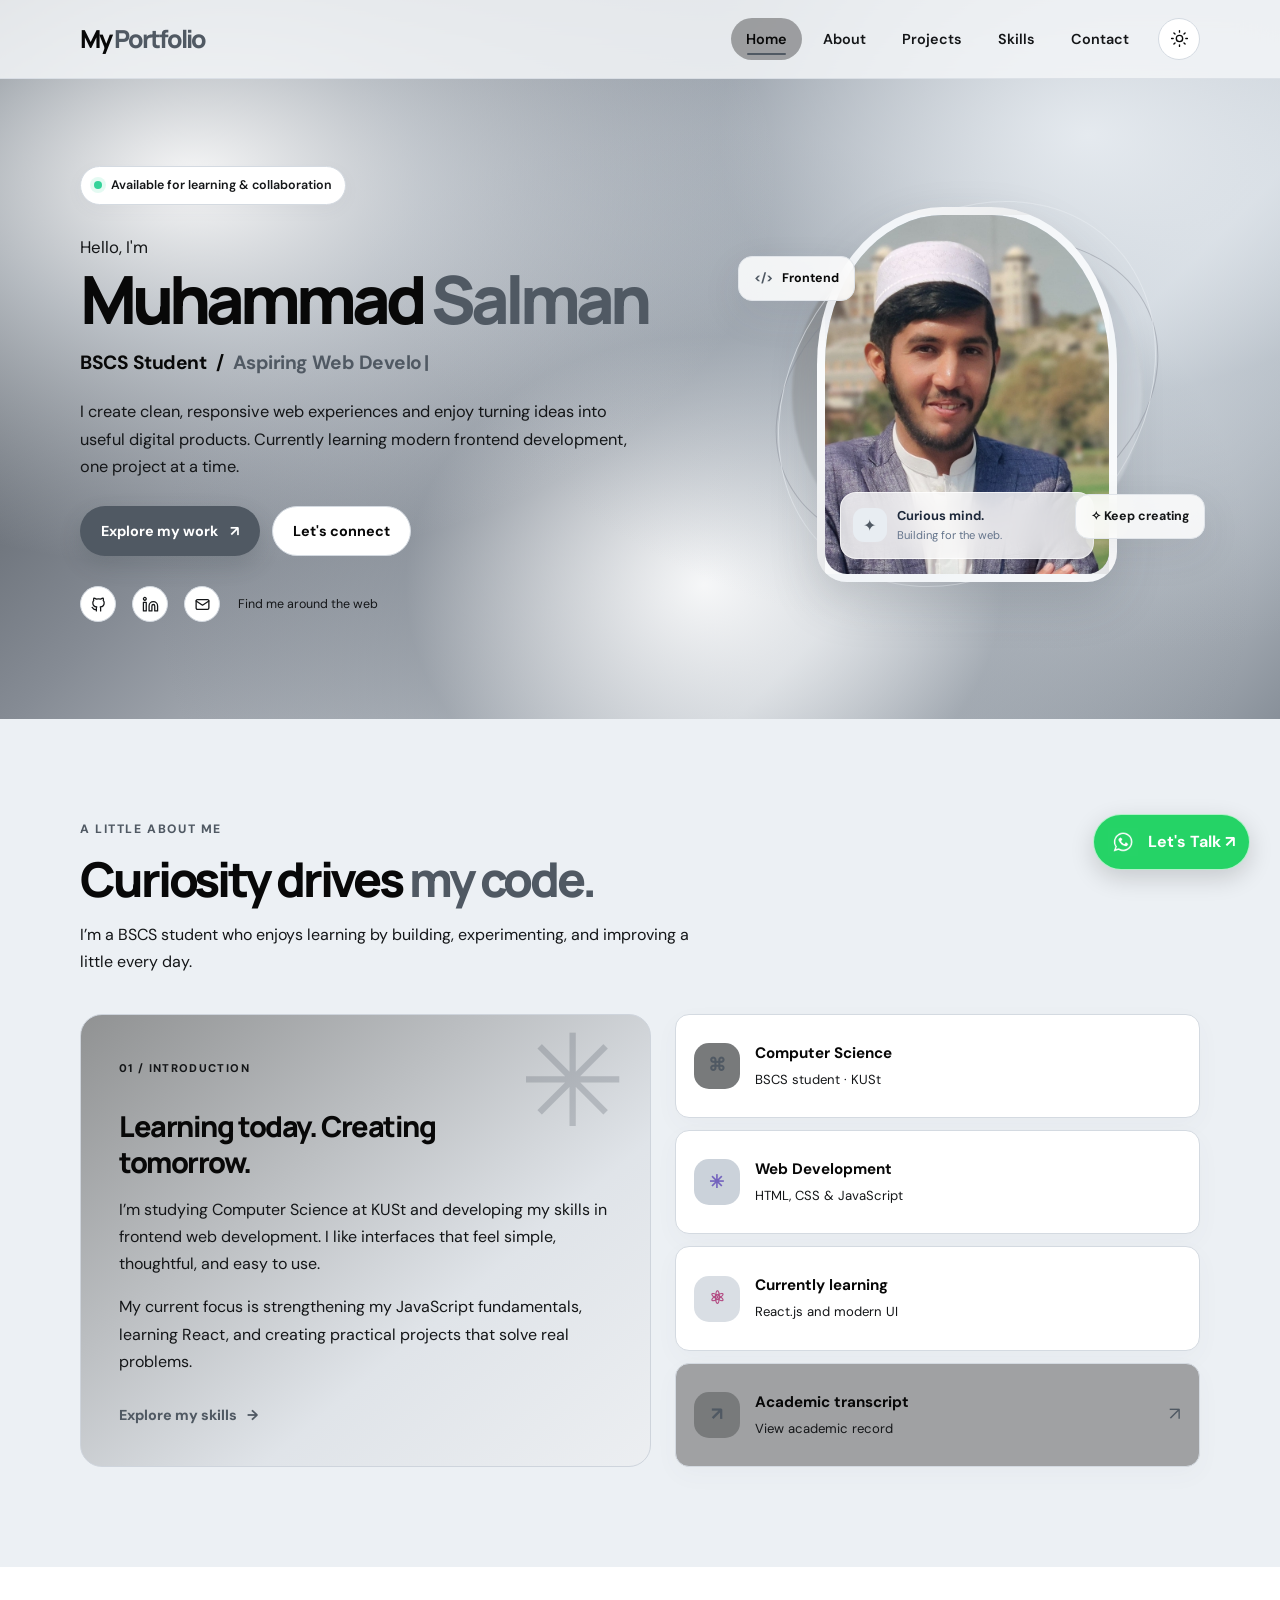
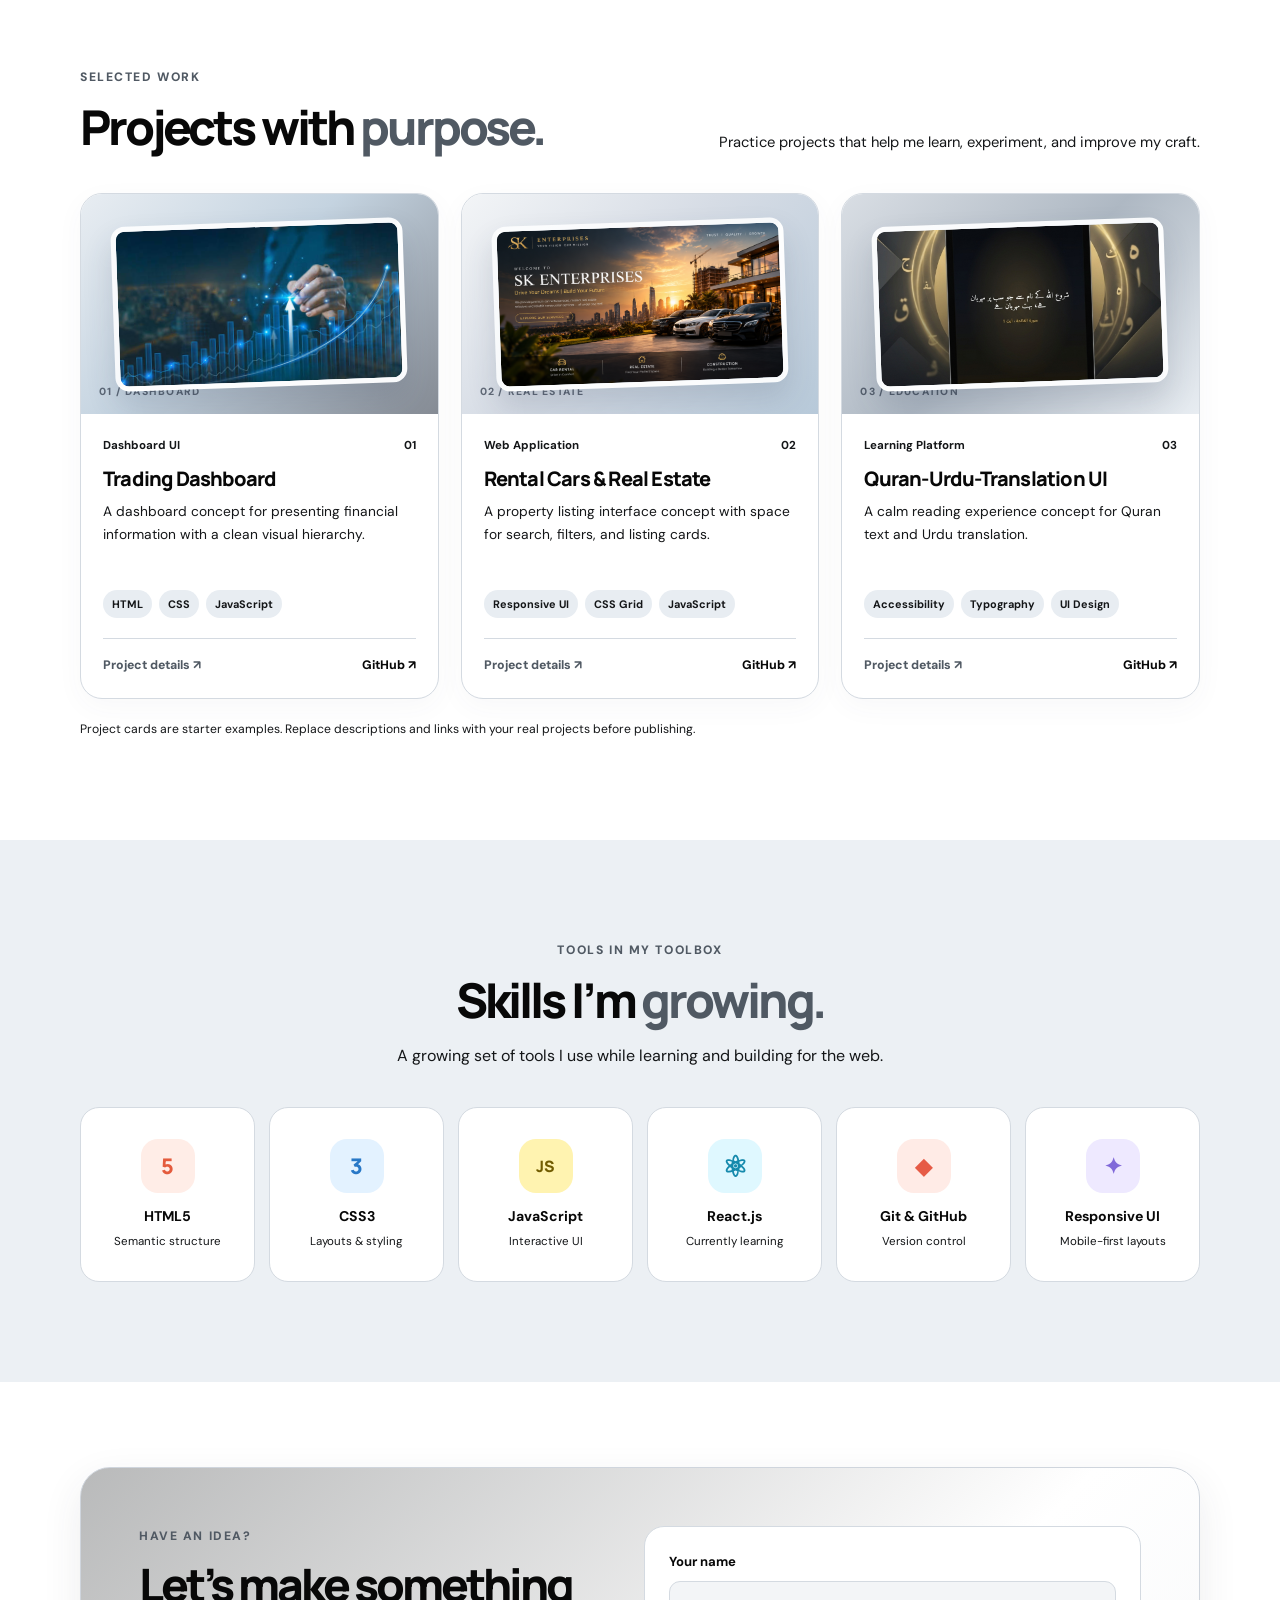
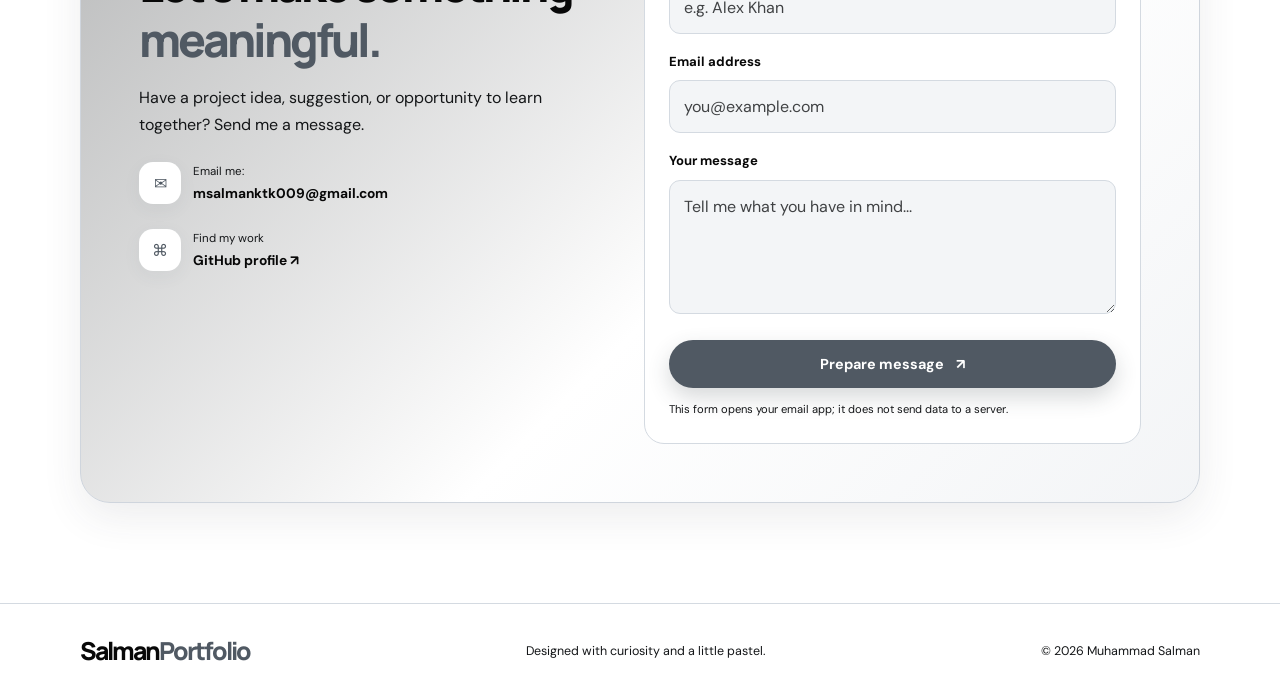
==== commit 31ee1877: "profile pic corrected and all linksnow working" ====
--- a/index.html
+++ b/index.html
@@ -106,7 +106,7 @@
           </div>
           <div class="social-links" aria-label="Social links">
             <a
-              href="https://github.com/"
+              href="https://github.com//msalmanktk"
               target="_blank"
               rel="noreferrer"
               aria-label="GitHub"
@@ -130,7 +130,7 @@
                 <circle cx="4" cy="4" r="2"></circle>
               </svg>
             </a>
-            <a href="mailto:your-email@example.com" aria-label="Email">
+            <a href="mailto:msalmanktk009@gmail.com" aria-label="Email">
               <svg viewBox="0 0 24 24" aria-hidden="true">
                 <rect x="3" y="5" width="18" height="14" rx="2"></rect>
                 <path d="m3 7 9 6 9-6"></path>
@@ -145,11 +145,11 @@
           <div class="portrait-card">
             <div class="portrait-placeholder" id="portraitPlaceholder">
               <span>MS</span>
-              <small>Add your photo as <code>assets/profile.jpg</code></small>
+              <small>My <code>Photo</code></small>
             </div>
             <img
               class="profile-photo"
-              src="/me.jpg"
+              src="me.jpg"
               alt="Portrait of Muhammad Salman"
               onerror="this.hidden = true"
             />
@@ -502,7 +502,7 @@
 
     <footer class="site-footer">
       <div class="container footer-inner">
-        <a class="brand" href="#home">salman<span>.</span></a>
+        <a class="brand" href="#home">Salman<span>Portfolio</span></a>
         <p>Designed with curiosity and a little pastel.</p>
         <p>© <span id="year"></span> Muhammad Salman</p>
       </div>
--- a/css/style.css
+++ b/css/style.css
@@ -1229,7 +1229,8 @@
     min-height: 50px;
     gap: 8px;
     font-size: 14px;
-    border-radius: 12px;
+    /* border-radius: 12px; */
+    border-radius: 24px;
   }
 
   .whatsapp-logo {
--- a/css/responsive.css
+++ b/css/responsive.css
@@ -171,8 +171,14 @@
   .footer-inner {
     flex-wrap: wrap;
   }
+  .project-image-wrap {
+    transform: rotate(0);
+  }
 }
 @media (max-width: 520px) {
+  .project-image-wrap {
+    transform: rotate(0);
+  }
   .container {
     width: calc(100% - 30px);
   }
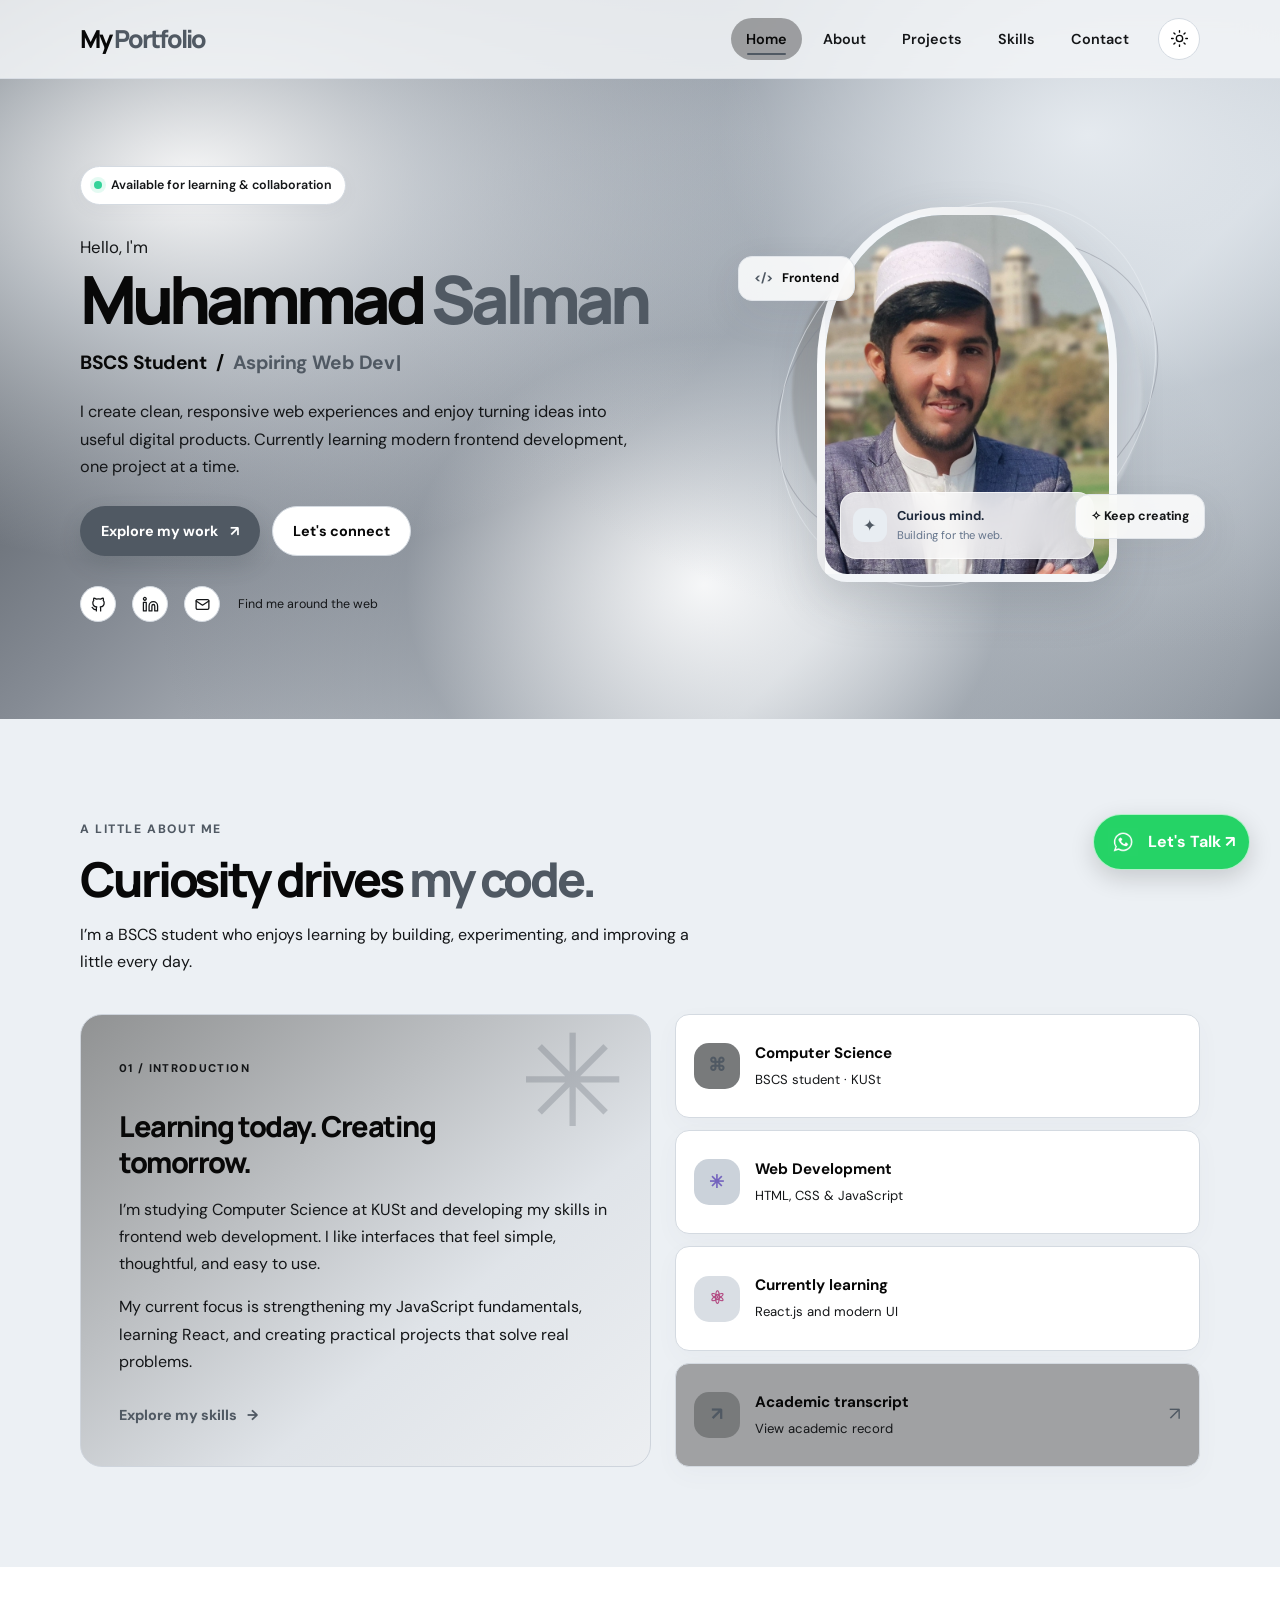
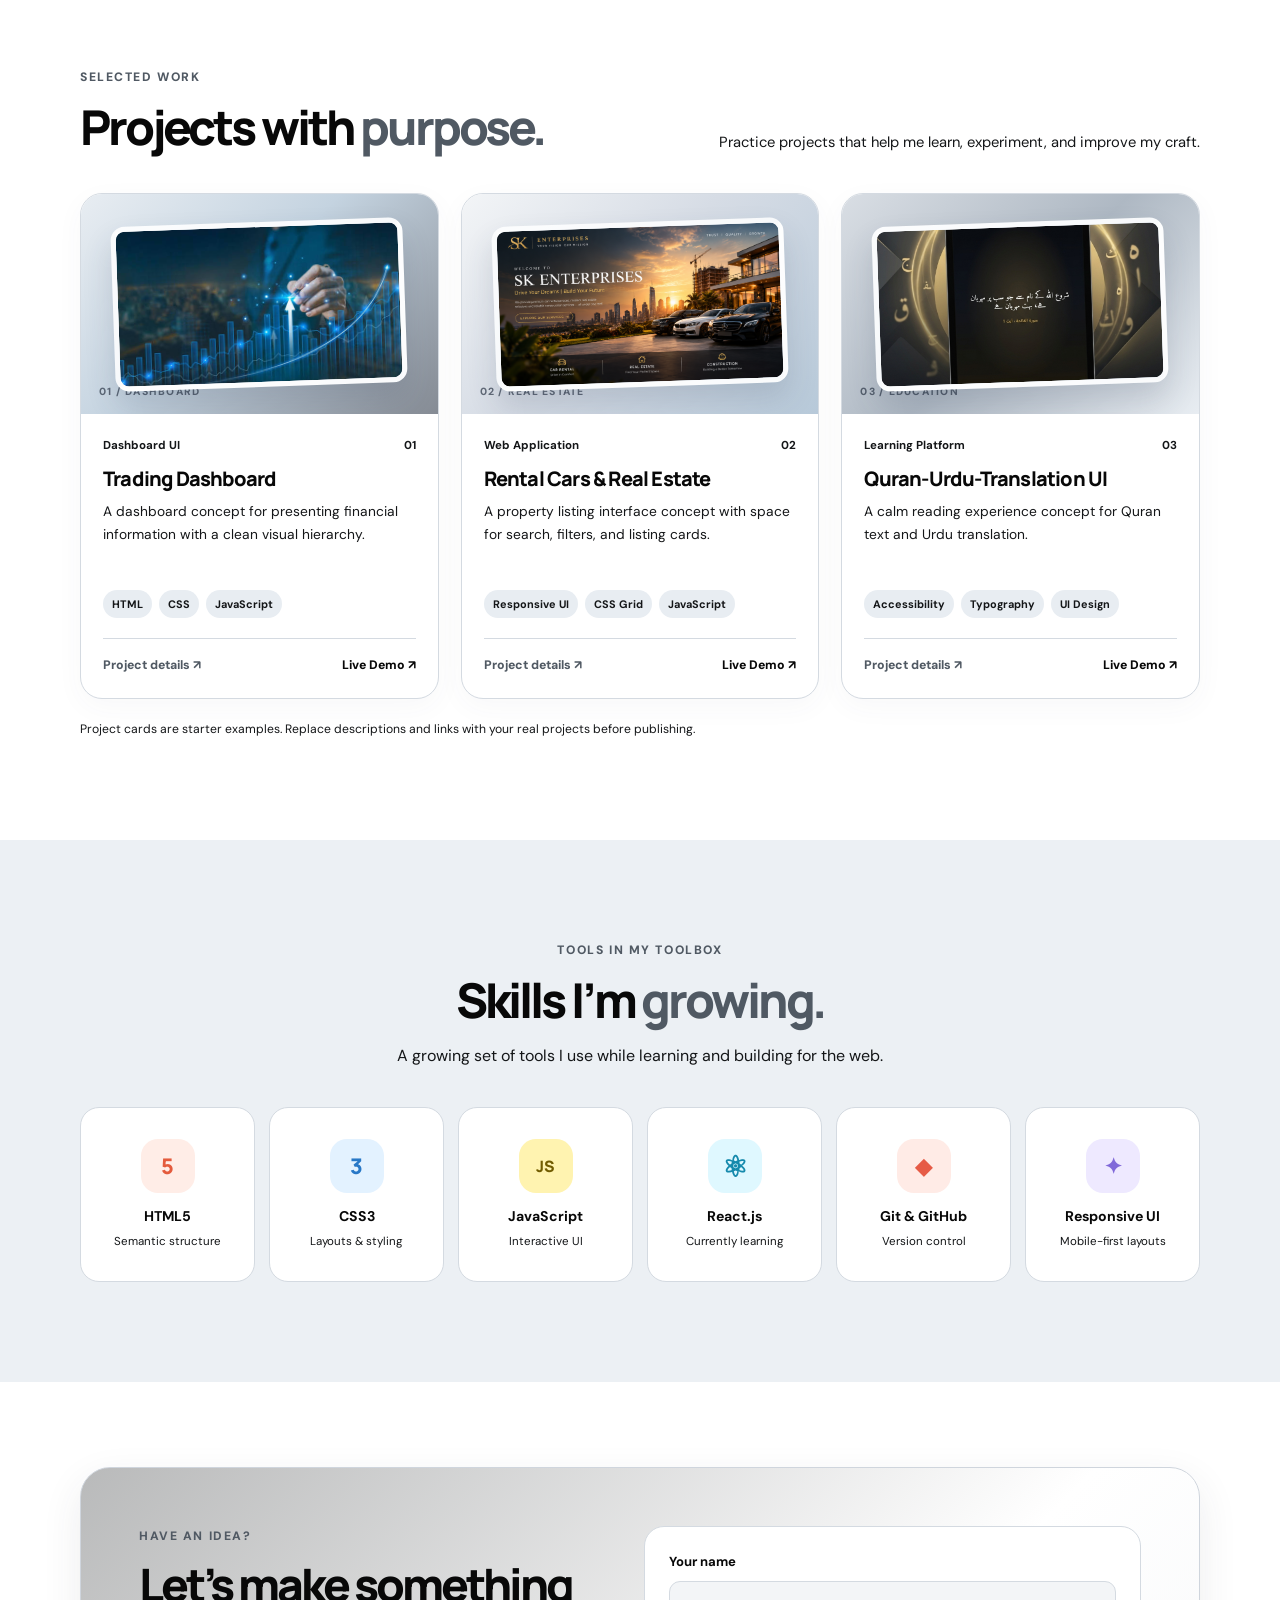
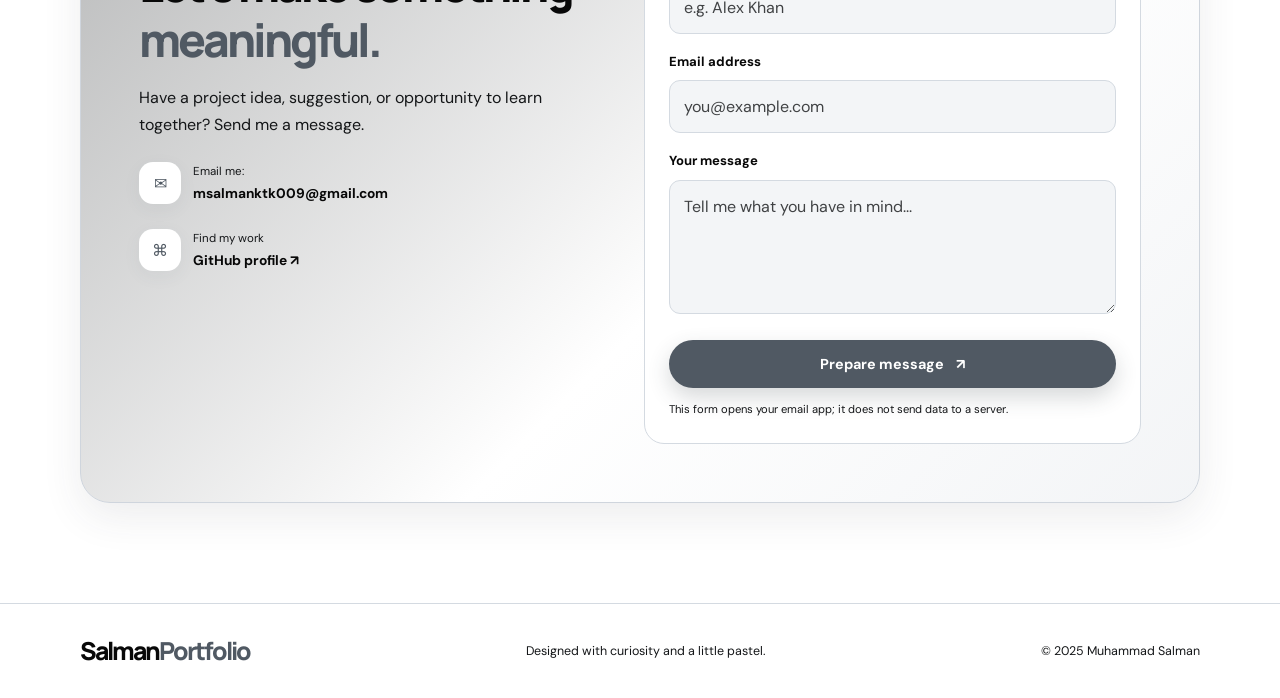
==== commit 3fa55b2f: "all links are now workable" ====
--- a/index.html
+++ b/index.html
@@ -290,7 +290,7 @@
                   target="_blank"
                   rel="noreferrer"
                   aria-label="Trading dashboard GitHub"
-                  >GitHub ↗</a
+                  >Live Demo ↗</a
                 >
               </div>
             </div>
@@ -336,7 +336,7 @@
                   target="_blank"
                   rel="noreferrer"
                   aria-label="Property explorer GitHub"
-                  >GitHub ↗</a
+                  >Live Demo ↗</a
                 >
               </div>
             </div>
@@ -372,7 +372,7 @@
                   target="_blank"
                   rel="noreferrer"
                   aria-label="Quran translation GitHub"
-                  >GitHub ↗</a
+                  >Live Demo ↗</a
                 >
               </div>
             </div>
@@ -504,7 +504,7 @@
       <div class="container footer-inner">
         <a class="brand" href="#home">Salman<span>Portfolio</span></a>
         <p>Designed with curiosity and a little pastel.</p>
-        <p>© <span id="year"></span> Muhammad Salman</p>
+        <p>© <span id="year">2025</span> Muhammad Salman</p>
       </div>
     </footer>
 
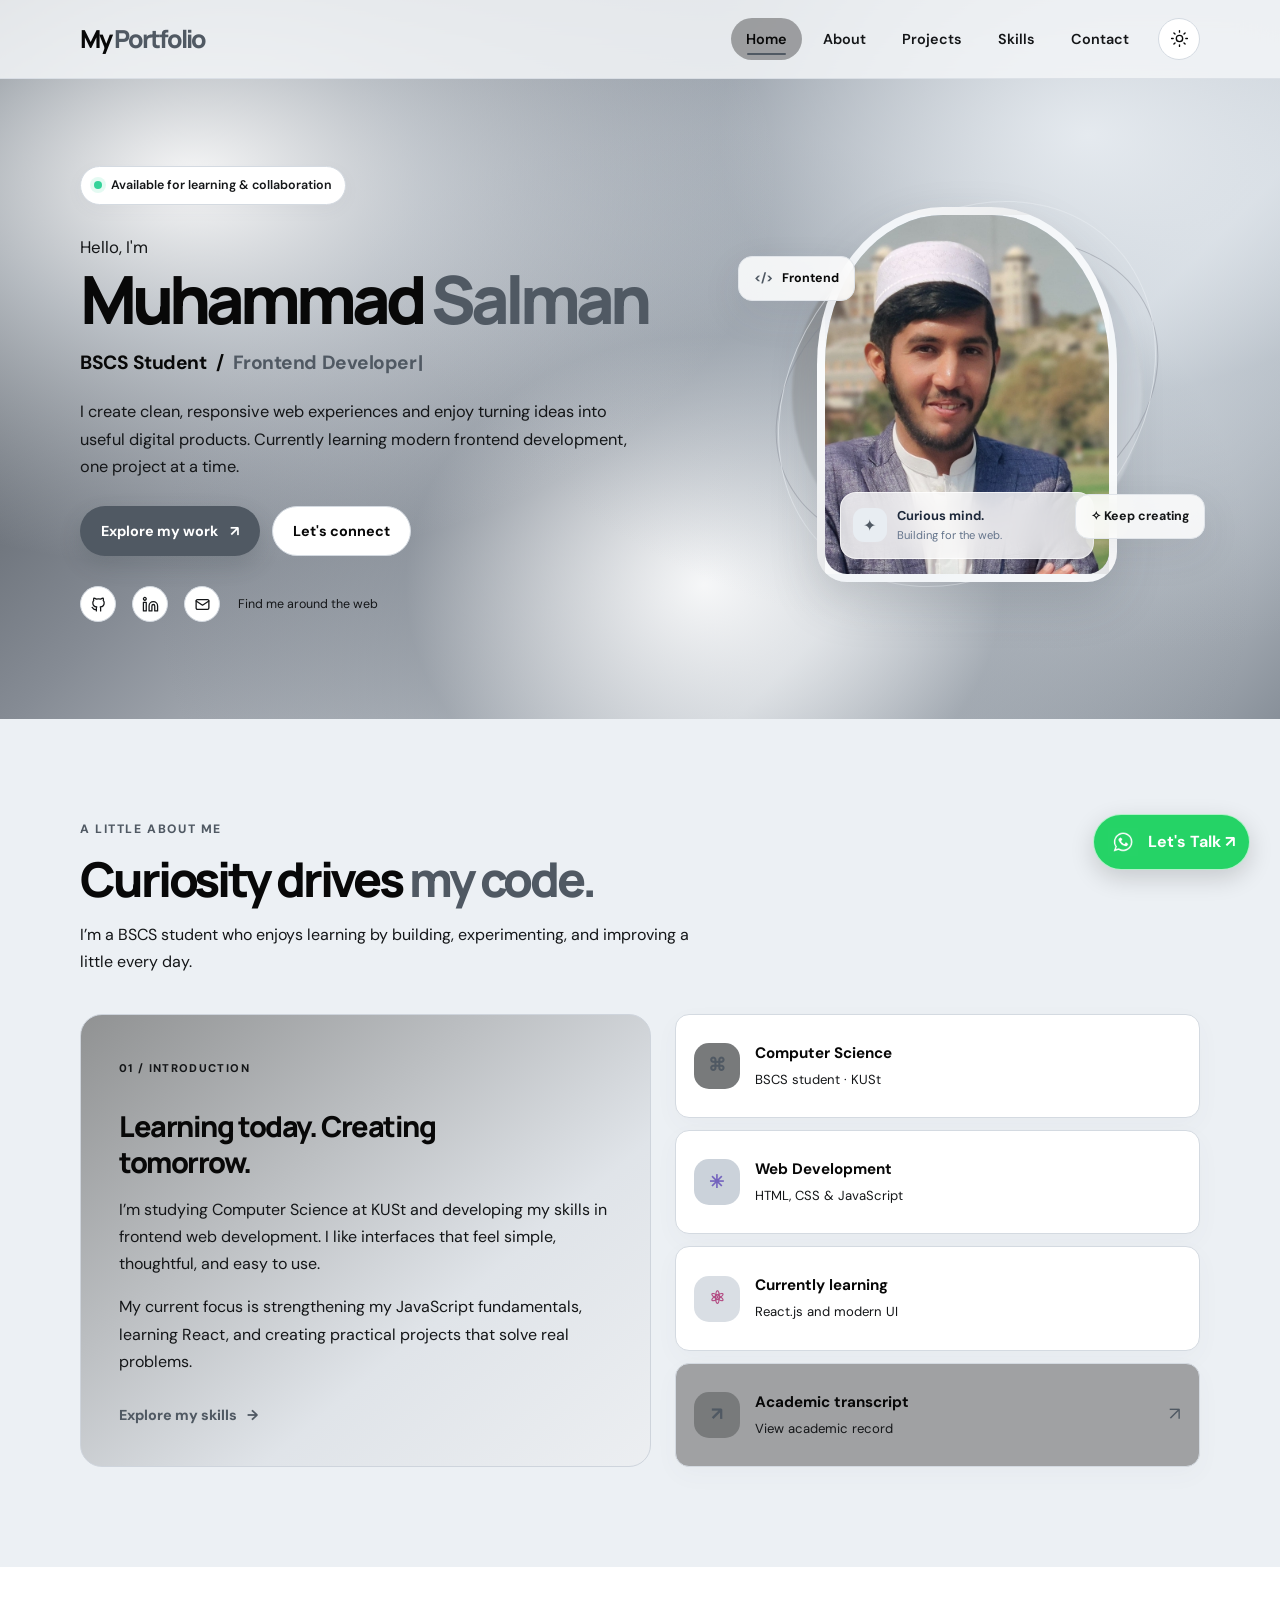
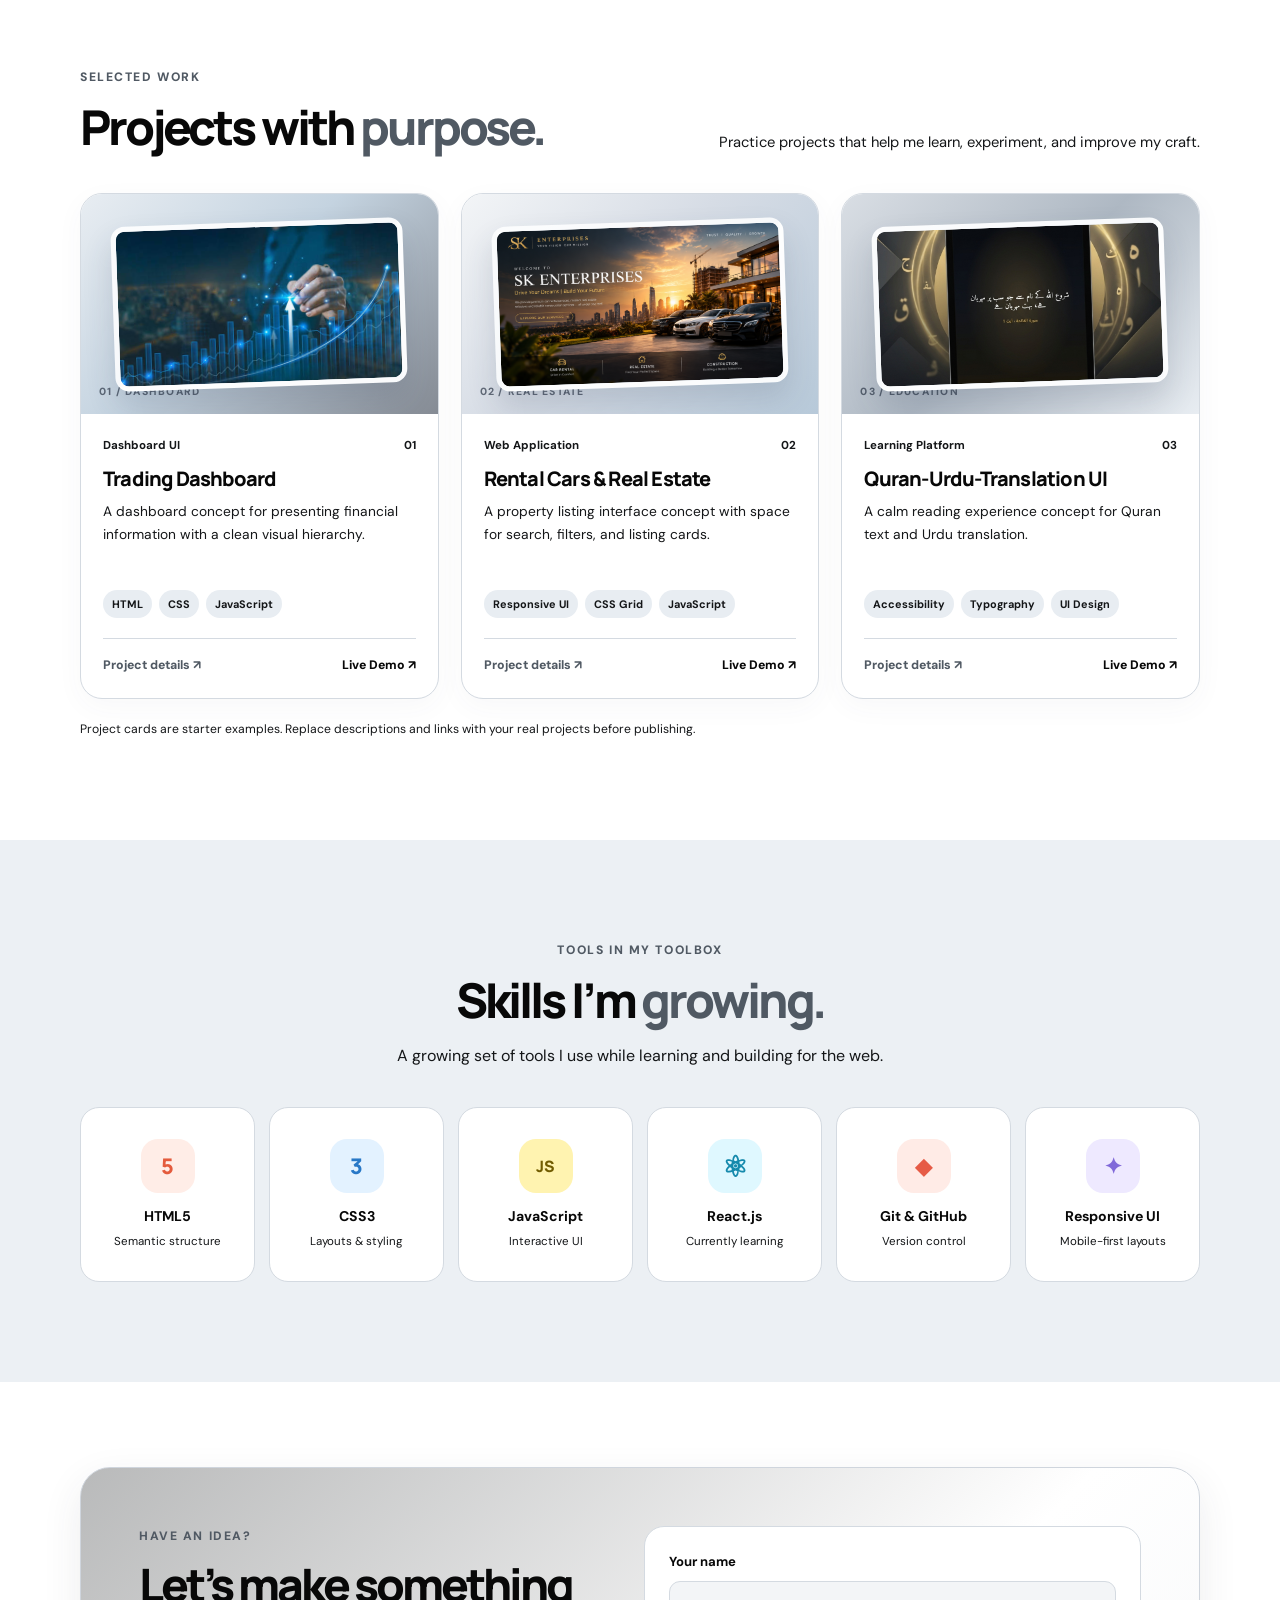
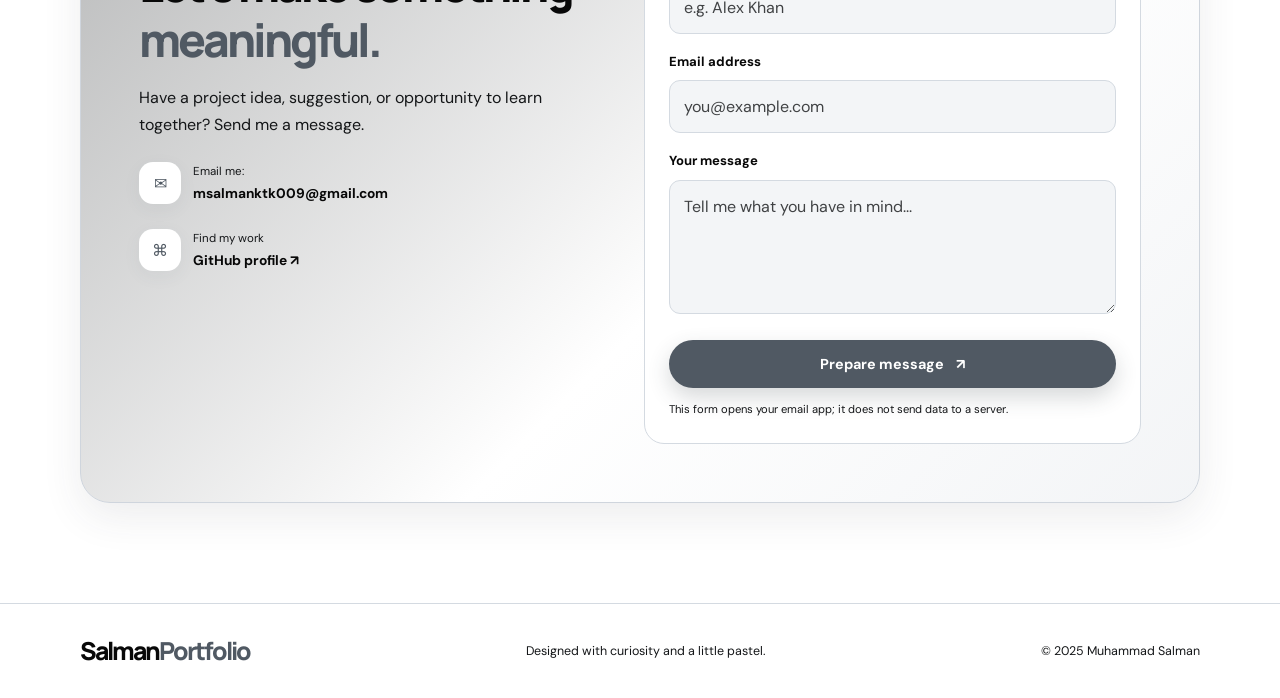
==== commit eadb2ca7: "logo deleted" ====
--- a/index.html
+++ b/index.html
@@ -90,7 +90,7 @@
           <h1>Muhammad <span>Salman</span></h1>
           <h2 class="hero-role">
             BSCS Student <span class="role-separator">/</span>
-            <span class="typing-text" id="typingText"></span
+            <span class="typing-text" id="typingText">Frontend Developer</span
             ><span class="typing-cursor">|</span>
           </h2>
           <p class="hero-description">
--- a/css/style.css
+++ b/css/style.css
@@ -574,7 +574,8 @@
   );
 }
 .pastel-panel::after {
-  content: "✳";
+  /* content: "✳"; */
+  content: "";
   position: absolute;
   right: 24px;
   top: 4px;
